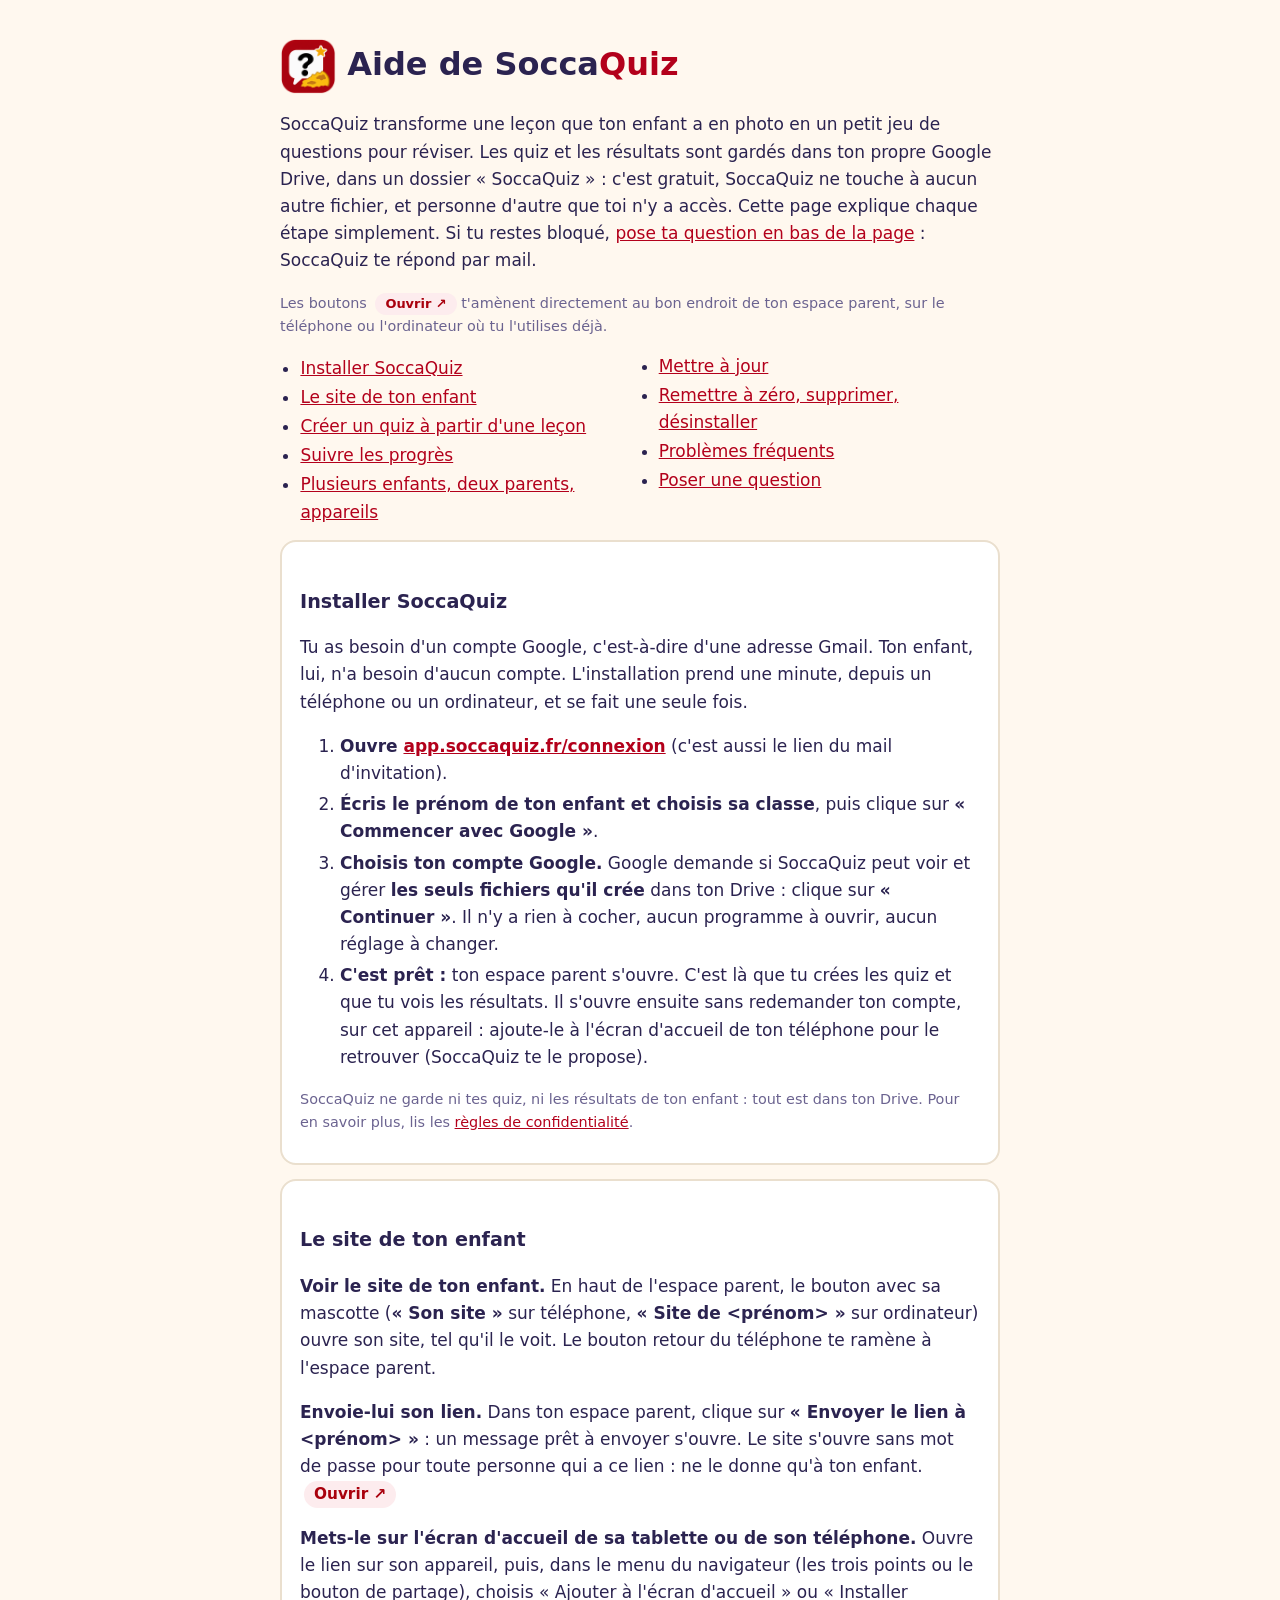
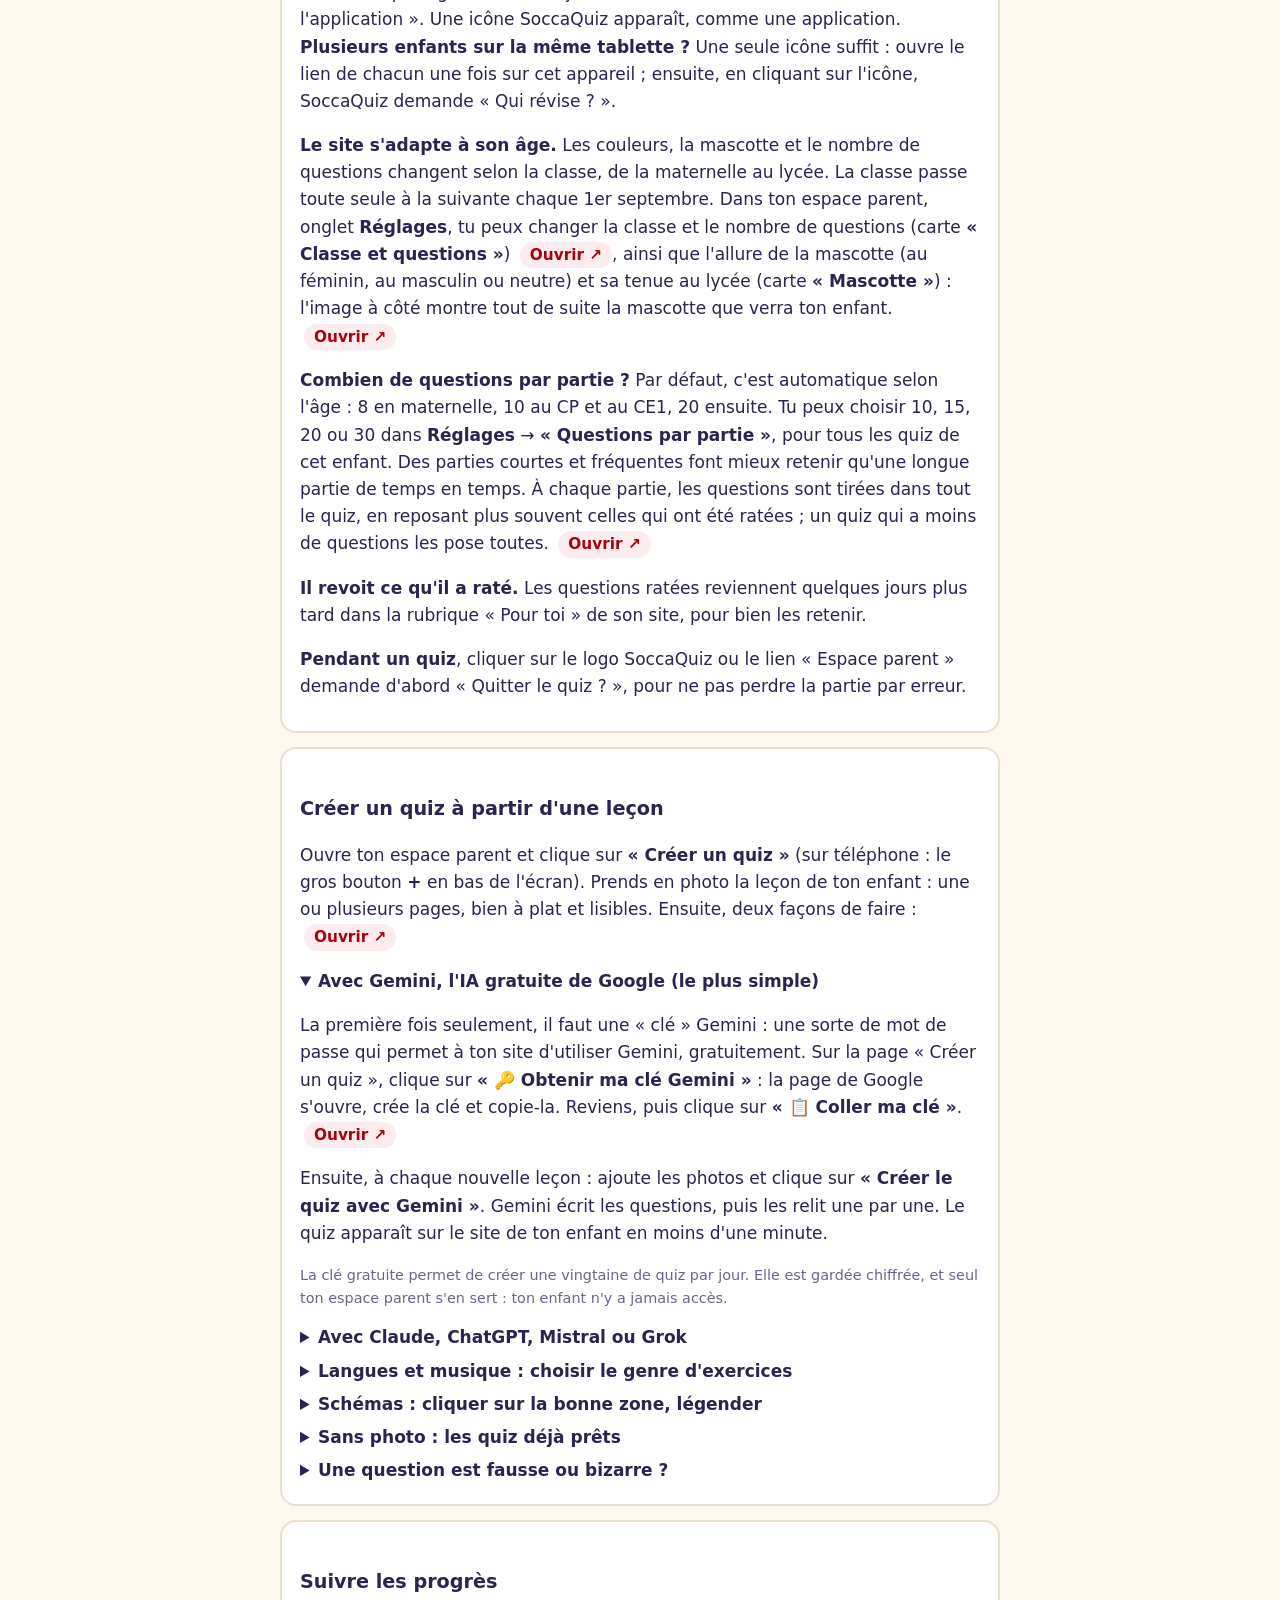
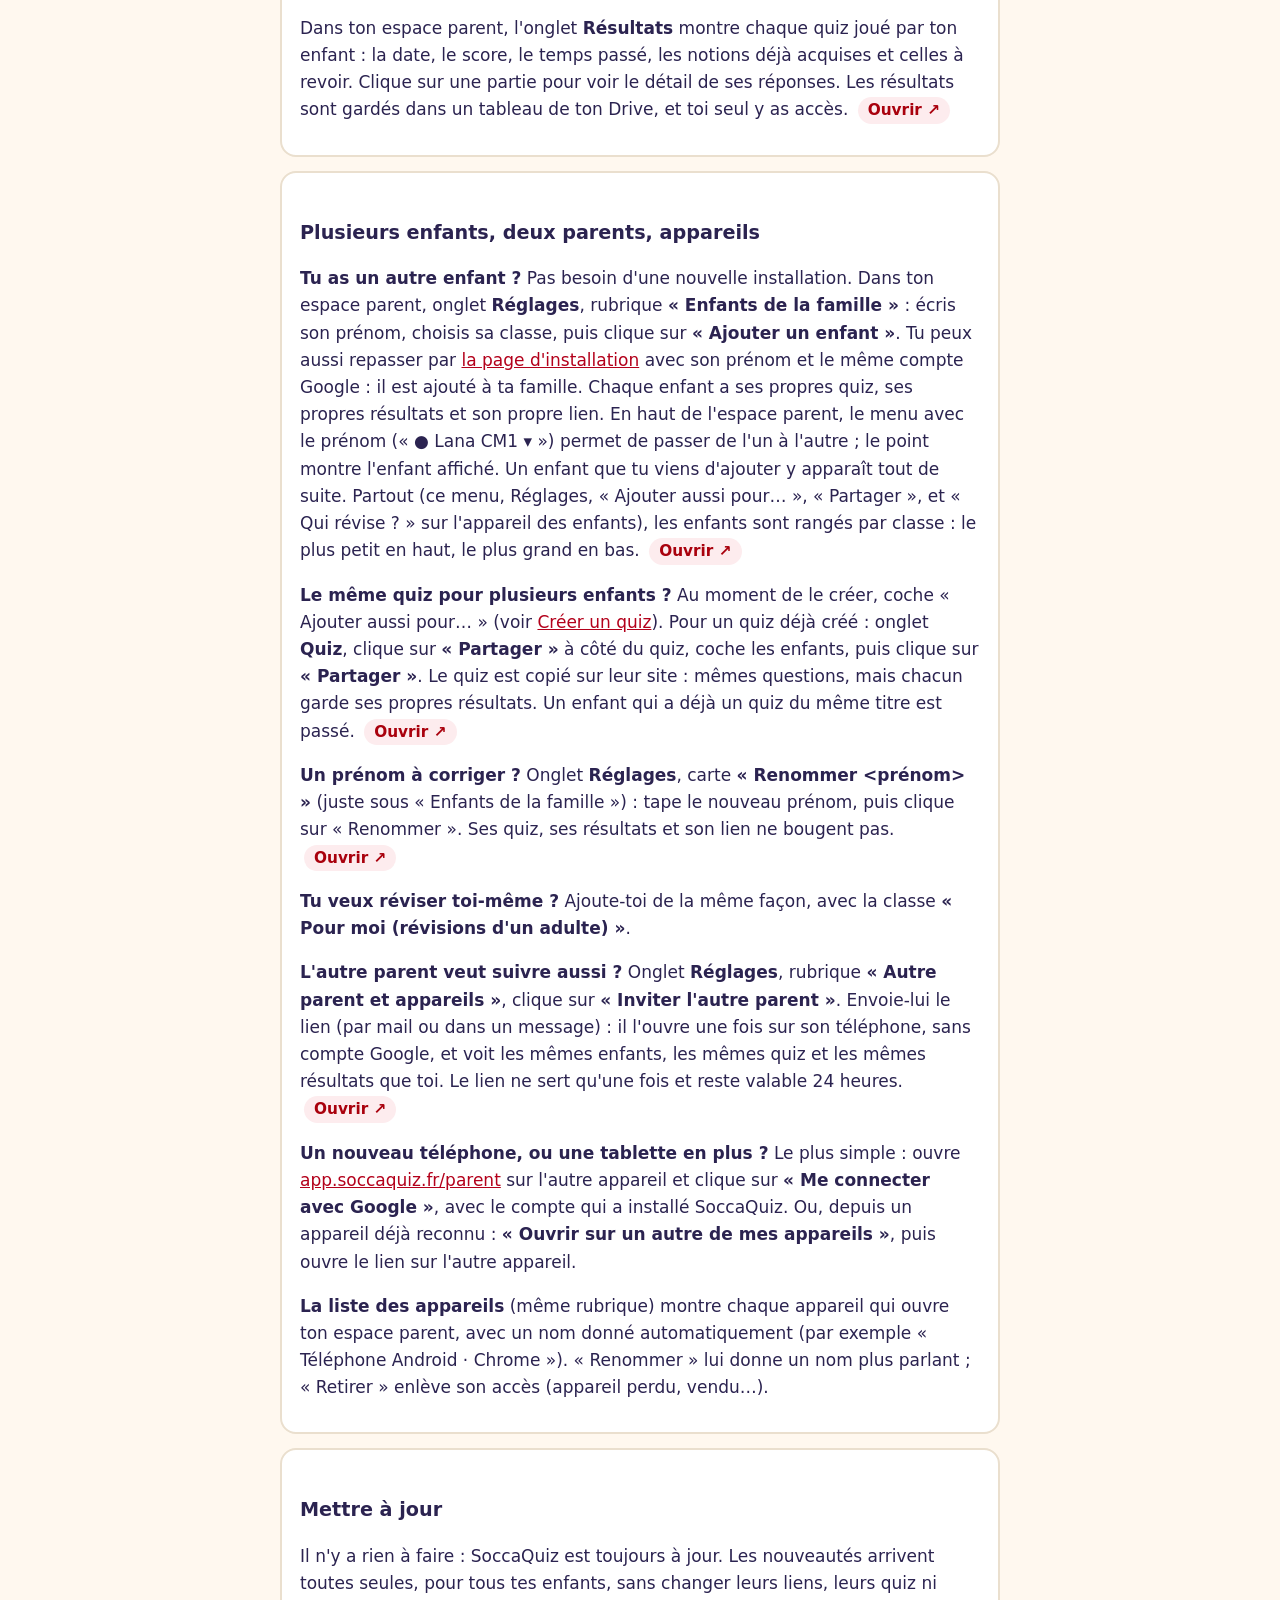
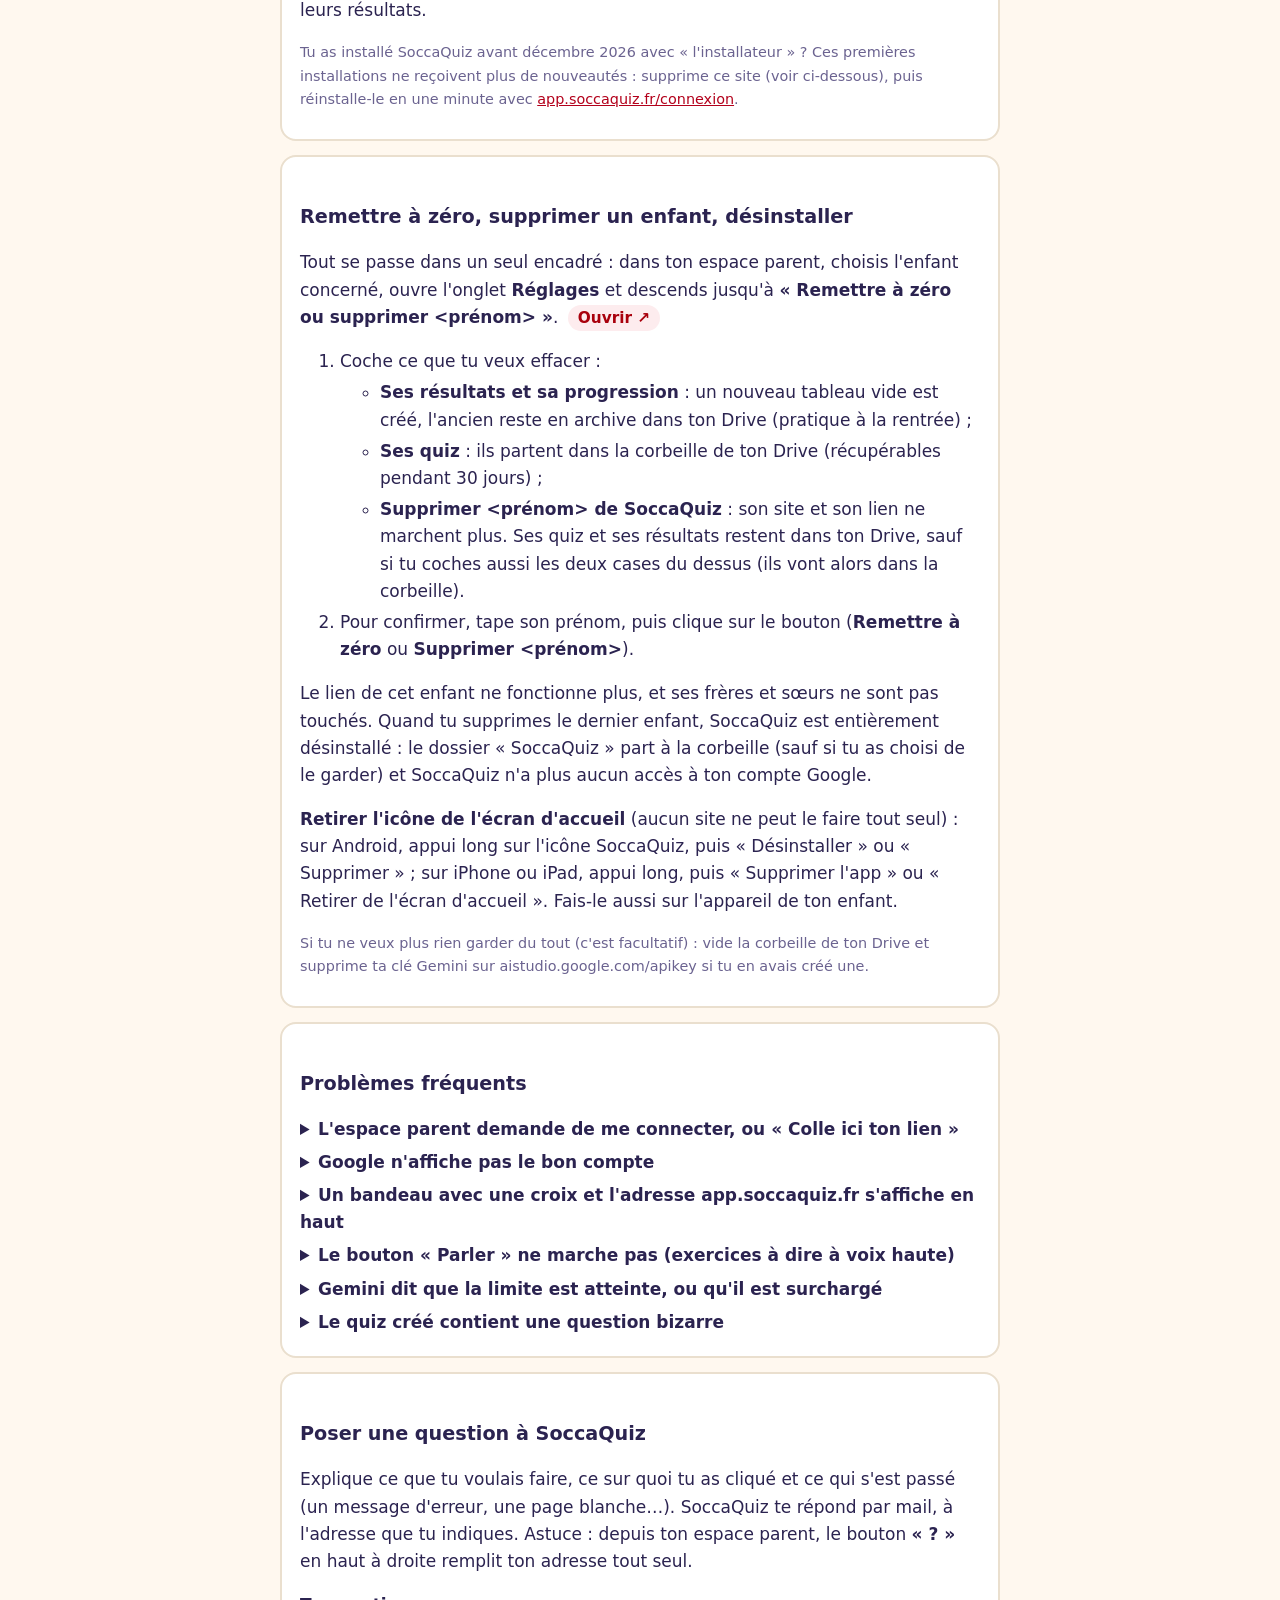
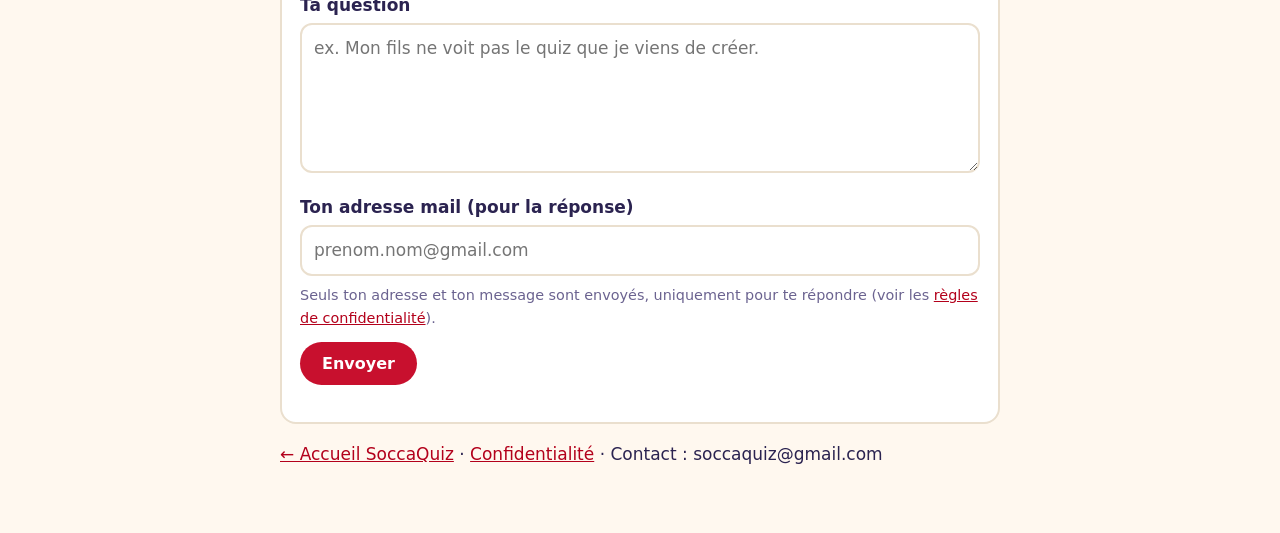
==== aide.html @ aff52cb9 "Aide : cartes « Classe et questions » et « Mascotte » Co-Authored-By: Claude Opus 5.5 <noreply@anthr" ====
<!DOCTYPE html>
<html lang="fr">
<head>
<meta charset="UTF-8">
<meta name="viewport" content="width=device-width, initial-scale=1">
<title>Aide — SoccaQuiz</title>
<meta name="description" content="Aide de SoccaQuiz : installer SoccaQuiz avec son compte Google en une minute, créer un quiz à partir d'une photo de leçon, partager, mettre à jour, supprimer, problèmes fréquents, et poser une question.">
<link rel="icon" href="icone.png">
<link rel="canonical" href="https://soccaquiz.fr/aide.html">
<link rel="stylesheet" href="style.css">
<style>
.sommaire{columns:2 220px;padding-left:1.2em;margin:8px 0}
.sommaire li{margin:2px 0}
details{margin:6px 0}details summary{cursor:pointer;font-weight:700}
ol li,ul li{margin:4px 0}
form label{display:block;font-weight:700;margin:12px 0 4px}
form input,form textarea{width:100%;box-sizing:border-box;font:inherit;border:2px solid #eadfce;border-radius:12px;padding:10px 12px;background:#fff;color:inherit}
form textarea{min-height:150px}
form input:focus,form textarea:focus{outline:3px solid #d4a017;outline-offset:1px}
.btn{display:inline-block;font:600 1rem system-ui,sans-serif;border:none;border-radius:999px;padding:12px 22px;cursor:pointer;background:#c8102e;color:#fff;margin-top:12px}
.btn:disabled{opacity:.6}
.piege{position:absolute;left:-9999px;width:1px;height:1px;overflow:hidden}
.ok{border-left:5px solid #15803d;background:#ecfdf3;border-radius:10px;padding:10px 14px}
.ko{border-left:5px solid #b91c1c;background:#fef2f2;border-radius:10px;padding:10px 14px}
.ouvrir{display:inline-block;margin-left:4px;padding:1px 10px;border-radius:999px;background:#fdecee;color:#a9010d;font-weight:600;font-size:.9em;text-decoration:none;white-space:nowrap}
.ouvrir:hover{background:#fbd5da}
</style>
</head>
<body><main>
<h1><img src="logo-120.png" width="56" height="56" alt="" style="vertical-align:middle;border-radius:14px"> Aide de Socca<span style="color:#b3001b">Quiz</span></h1>
<p>SoccaQuiz transforme une leçon que ton enfant a en photo en un petit jeu de questions pour réviser. Les quiz et les résultats sont gardés dans ton propre Google Drive, dans un dossier « SoccaQuiz » : c'est gratuit, SoccaQuiz ne touche à aucun autre fichier, et personne d'autre que toi n'y a accès. Cette page explique chaque étape simplement. Si tu restes bloqué, <a href="#demande">pose ta question en bas de la page</a> : SoccaQuiz te répond par mail.</p>
<p class="petit">Les boutons <a class="ouvrir" href="https://app.soccaquiz.fr/parent/#reglages" target="_blank" rel="noopener">Ouvrir ↗</a> t'amènent directement au bon endroit de ton espace parent, sur le téléphone ou l'ordinateur où tu l'utilises déjà.</p>

<ul class="sommaire">
<li><a href="#installer">Installer SoccaQuiz</a></li>
<li><a href="#enfant">Le site de ton enfant</a></li>
<li><a href="#creer">Créer un quiz à partir d'une leçon</a></li>
<li><a href="#resultats">Suivre les progrès</a></li>
<li><a href="#plusieurs">Plusieurs enfants, deux parents, appareils</a></li>
<li><a href="#maj">Mettre à jour</a></li>
<li><a href="#supprimer">Remettre à zéro, supprimer, désinstaller</a></li>
<li><a href="#problemes">Problèmes fréquents</a></li>
<li><a href="#demande">Poser une question</a></li>
</ul>

<div class="carte" id="installer">
<h2>Installer SoccaQuiz</h2>
<p>Tu as besoin d'un compte Google, c'est-à-dire d'une adresse Gmail. Ton enfant, lui, n'a besoin d'aucun compte. L'installation prend une minute, depuis un téléphone ou un ordinateur, et se fait une seule fois.</p>
<ol>
<li><b>Ouvre <a href="https://app.soccaquiz.fr/connexion/">app.soccaquiz.fr/connexion</a></b> (c'est aussi le lien du mail d'invitation).</li>
<li><b>Écris le prénom de ton enfant et choisis sa classe</b>, puis clique sur <b>« Commencer avec Google »</b>.</li>
<li id="autoriser"><b>Choisis ton compte Google.</b> Google demande si SoccaQuiz peut voir et gérer <b>les seuls fichiers qu'il crée</b> dans ton Drive : clique sur <b>« Continuer »</b>. Il n'y a rien à cocher, aucun programme à ouvrir, aucun réglage à changer.</li>
<li><b>C'est prêt :</b> ton espace parent s'ouvre. C'est là que tu crées les quiz et que tu vois les résultats. Il s'ouvre ensuite sans redemander ton compte, sur cet appareil : ajoute-le à l'écran d'accueil de ton téléphone pour le retrouver (SoccaQuiz te le propose).</li>
</ol>
<p class="petit">SoccaQuiz ne garde ni tes quiz, ni les résultats de ton enfant : tout est dans ton Drive. Pour en savoir plus, lis les <a href="confidentialite.html">règles de confidentialité</a>.</p>
</div>

<div class="carte" id="enfant">
<h2>Le site de ton enfant</h2>
<p><b>Voir le site de ton enfant.</b> En haut de l'espace parent, le bouton avec sa mascotte (<b>« Son site »</b> sur téléphone, <b>« Site de &lt;prénom&gt; »</b> sur ordinateur) ouvre son site, tel qu'il le voit. Le bouton retour du téléphone te ramène à l'espace parent.</p>
<p><b>Envoie-lui son lien.</b> Dans ton espace parent, clique sur <b>« Envoyer le lien à &lt;prénom&gt; »</b> : un message prêt à envoyer s'ouvre. Le site s'ouvre sans mot de passe pour toute personne qui a ce lien : ne le donne qu'à ton enfant. <a class="ouvrir" href="https://app.soccaquiz.fr/parent/#reglages/partager" target="_blank" rel="noopener">Ouvrir ↗</a></p>
<p><b>Mets-le sur l'écran d'accueil de sa tablette ou de son téléphone.</b> Ouvre le lien sur son appareil, puis, dans le menu du navigateur (les trois points ou le bouton de partage), choisis « Ajouter à l'écran d'accueil » ou « Installer l'application ». Une icône SoccaQuiz apparaît, comme une application. <b>Plusieurs enfants sur la même tablette ?</b> Une seule icône suffit : ouvre le lien de chacun une fois sur cet appareil ; ensuite, en cliquant sur l'icône, SoccaQuiz demande « Qui révise ? ».</p>
<p><b>Le site s'adapte à son âge.</b> Les couleurs, la mascotte et le nombre de questions changent selon la classe, de la maternelle au lycée. La classe passe toute seule à la suivante chaque 1er septembre. Dans ton espace parent, onglet <b>Réglages</b>, tu peux changer la classe et le nombre de questions (carte <b>« Classe et questions »</b>) <a class="ouvrir" href="https://app.soccaquiz.fr/parent/#reglages/classe" target="_blank" rel="noopener">Ouvrir ↗</a>, ainsi que l'allure de la mascotte (au féminin, au masculin ou neutre) et sa tenue au lycée (carte <b>« Mascotte »</b>) : l'image à côté montre tout de suite la mascotte que verra ton enfant. <a class="ouvrir" href="https://app.soccaquiz.fr/parent/#reglages/mascotte" target="_blank" rel="noopener">Ouvrir ↗</a></p>
<p><b>Combien de questions par partie ?</b> Par défaut, c'est automatique selon l'âge : 8 en maternelle, 10 au CP et au CE1, 20 ensuite. Tu peux choisir 10, 15, 20 ou 30 dans <b>Réglages</b> → <b>« Questions par partie »</b>, pour tous les quiz de cet enfant. Des parties courtes et fréquentes font mieux retenir qu'une longue partie de temps en temps. À chaque partie, les questions sont tirées dans tout le quiz, en reposant plus souvent celles qui ont été ratées ; un quiz qui a moins de questions les pose toutes. <a class="ouvrir" href="https://app.soccaquiz.fr/parent/#reglages/questions" target="_blank" rel="noopener">Ouvrir ↗</a></p>
<p><b>Il revoit ce qu'il a raté.</b> Les questions ratées reviennent quelques jours plus tard dans la rubrique « Pour toi » de son site, pour bien les retenir.</p>
<p><b>Pendant un quiz</b>, cliquer sur le logo SoccaQuiz ou le lien « Espace parent » demande d'abord « Quitter le quiz ? », pour ne pas perdre la partie par erreur.</p>
</div>

<div class="carte" id="creer">
<h2>Créer un quiz à partir d'une leçon</h2>
<p>Ouvre ton espace parent et clique sur <b>« Créer un quiz »</b> (sur téléphone : le gros bouton <b>+</b> en bas de l'écran). Prends en photo la leçon de ton enfant : une ou plusieurs pages, bien à plat et lisibles. Ensuite, deux façons de faire : <a class="ouvrir" href="https://app.soccaquiz.fr/parent/#ajouter" target="_blank" rel="noopener">Ouvrir ↗</a></p>
<details open><summary>Avec Gemini, l'IA gratuite de Google (le plus simple)</summary>
<p>La première fois seulement, il faut une « clé » Gemini : une sorte de mot de passe qui permet à ton site d'utiliser Gemini, gratuitement. Sur la page « Créer un quiz », clique sur <b>« 🔑 Obtenir ma clé Gemini »</b> : la page de Google s'ouvre, crée la clé et copie-la. Reviens, puis clique sur <b>« 📋 Coller ma clé »</b>. <a class="ouvrir" href="https://app.soccaquiz.fr/parent/#ajouter/gemini" target="_blank" rel="noopener">Ouvrir ↗</a></p>
<p>Ensuite, à chaque nouvelle leçon : ajoute les photos et clique sur <b>« Créer le quiz avec Gemini »</b>. Gemini écrit les questions, puis les relit une par une. Le quiz apparaît sur le site de ton enfant en moins d'une minute.</p>
<p class="petit">La clé gratuite permet de créer une vingtaine de quiz par jour. Elle est gardée chiffrée, et seul ton espace parent s'en sert : ton enfant n'y a jamais accès.</p>
</details>
<details><summary>Avec Claude, ChatGPT, Mistral ou Grok</summary>
<p>Sur la page « Créer un quiz », partie <b>« Ou avec une autre IA »</b>, en trois temps : <a class="ouvrir" href="https://app.soccaquiz.fr/parent/#ajouter/autre-ia" target="_blank" rel="noopener">Ouvrir ↗</a></p>
<ol>
<li><b>Ouvre une IA</b> : clique sur <b>Claude</b>, <b>ChatGPT</b>, <b>Mistral</b> ou <b>Grok</b>. La demande est déjà écrite : joins les photos de la leçon (📎 ou +) et envoie.</li>
<li><b>Copie sa réponse</b> : l'IA répond par un bloc de texte (le quiz). Pas besoin de le lire : clique sur la petite icône « copier » (deux carrés) en haut à droite du bloc.</li>
<li><b>Reviens sur SoccaQuiz</b> et clique sur <b>« Coller et créer le quiz »</b> : un grand bouton t'attend en bas de l'écran.</li>
</ol>
<p class="petit">Ça ne marche pas ? Ouvre <b>« Ça ne marche pas ? »</b> sous le bouton : tu peux y coller la réponse à la main (appui long, puis « Coller »), puis cliquer sur « Créer le quiz ». Si l'IA te demande les consignes, clique sur <b>« Copier les consignes »</b> au même endroit, puis colle-les dans l'IA.</p>
</details>
<details><summary>Langues et musique : choisir le genre d'exercices</summary>
<p>Pour une leçon d'anglais, d'une autre langue ou de musique, une liste <b>« Exercices »</b> apparaît : écouter et répondre, dictée, parler, notes à reconnaître… Choisis ce que tu veux faire travailler ; sinon, l'IA choisit seule, comme pour les autres matières.</p>
</details>
<details><summary>Schémas : cliquer sur la bonne zone, légender</summary>
<p>Pour une leçon avec un schéma (sciences, géographie…), l'IA peut dessiner un schéma simple et poser des questions dessus : <b>cliquer sur la bonne zone</b>, ou <b>légender</b> (choisir une étiquette, puis cliquer sur l'endroit où elle va). Si un schéma est raté, corrige ou retire la question (voir ci-dessous).</p>
</details>
<details><summary>Sans photo : les quiz déjà prêts</summary>
<p>Dans ton espace parent, l'onglet <b>Bibliothèque</b> propose des quiz préparés par d'autres familles et relus par SoccaQuiz. Ils sont triés selon la classe de ton enfant. Clique sur « Ajouter à mon site » sur celui qui t'intéresse. <a class="ouvrir" href="https://app.soccaquiz.fr/parent/#bibliotheque" target="_blank" rel="noopener">Ouvrir ↗</a></p>
</details>
<details><summary>Une question est fausse ou bizarre ?</summary>
<p>Dans ton espace parent, onglet <b>Résultats</b>, ouvre la partie concernée. Sous la question, clique sur <b>« Corriger moi-même »</b> pour la réécrire, ou <b>« Signaler à SoccaQuiz »</b> : une correction te sera proposée. Ton enfant peut aussi cliquer sur « Signaler une erreur » sous une question qu'il révise. <a class="ouvrir" href="https://app.soccaquiz.fr/parent/#resultats" target="_blank" rel="noopener">Ouvrir ↗</a></p>
</details>
</div>

<div class="carte" id="resultats">
<h2>Suivre les progrès</h2>
<p>Dans ton espace parent, l'onglet <b>Résultats</b> montre chaque quiz joué par ton enfant : la date, le score, le temps passé, les notions déjà acquises et celles à revoir. Clique sur une partie pour voir le détail de ses réponses. Les résultats sont gardés dans un tableau de ton Drive, et toi seul y as accès. <a class="ouvrir" href="https://app.soccaquiz.fr/parent/#resultats" target="_blank" rel="noopener">Ouvrir ↗</a></p>
</div>

<div class="carte" id="plusieurs">
<h2>Plusieurs enfants, deux parents, appareils</h2>
<p><b>Tu as un autre enfant ?</b> Pas besoin d'une nouvelle installation. Dans ton espace parent, onglet <b>Réglages</b>, rubrique <b>« Enfants de la famille »</b> : écris son prénom, choisis sa classe, puis clique sur <b>« Ajouter un enfant »</b>. Tu peux aussi repasser par <a href="https://app.soccaquiz.fr/connexion/">la page d'installation</a> avec son prénom et le même compte Google : il est ajouté à ta famille. Chaque enfant a ses propres quiz, ses propres résultats et son propre lien. En haut de l'espace parent, le menu avec le prénom (« ● Lana CM1 ▾ ») permet de passer de l'un à l'autre ; le point montre l'enfant affiché. Un enfant que tu viens d'ajouter y apparaît tout de suite. Partout (ce menu, Réglages, « Ajouter aussi pour… », « Partager », et « Qui révise ? » sur l'appareil des enfants), les enfants sont rangés par classe : le plus petit en haut, le plus grand en bas. <a class="ouvrir" href="https://app.soccaquiz.fr/parent/#reglages/enfants" target="_blank" rel="noopener">Ouvrir ↗</a></p>
<p><b>Le même quiz pour plusieurs enfants ?</b> Au moment de le créer, coche « Ajouter aussi pour… » (voir <a href="#creer">Créer un quiz</a>). Pour un quiz déjà créé : onglet <b>Quiz</b>, clique sur <b>« Partager »</b> à côté du quiz, coche les enfants, puis clique sur <b>« Partager »</b>. Le quiz est copié sur leur site : mêmes questions, mais chacun garde ses propres résultats. Un enfant qui a déjà un quiz du même titre est passé. <a class="ouvrir" href="https://app.soccaquiz.fr/parent/#quiz" target="_blank" rel="noopener">Ouvrir ↗</a></p>
<p><b>Un prénom à corriger ?</b> Onglet <b>Réglages</b>, carte <b>« Renommer &lt;prénom&gt; »</b> (juste sous « Enfants de la famille ») : tape le nouveau prénom, puis clique sur « Renommer ». Ses quiz, ses résultats et son lien ne bougent pas. <a class="ouvrir" href="https://app.soccaquiz.fr/parent/#reglages/renommer" target="_blank" rel="noopener">Ouvrir ↗</a></p>
<p><b>Tu veux réviser toi-même ?</b> Ajoute-toi de la même façon, avec la classe <b>« Pour moi (révisions d'un adulte) »</b>.</p>
<p><b>L'autre parent veut suivre aussi ?</b> Onglet <b>Réglages</b>, rubrique <b>« Autre parent et appareils »</b>, clique sur <b>« Inviter l'autre parent »</b>. Envoie-lui le lien (par mail ou dans un message) : il l'ouvre une fois sur son téléphone, sans compte Google, et voit les mêmes enfants, les mêmes quiz et les mêmes résultats que toi. Le lien ne sert qu'une fois et reste valable 24 heures. <a class="ouvrir" href="https://app.soccaquiz.fr/parent/#reglages/parents" target="_blank" rel="noopener">Ouvrir ↗</a></p>
<p><b>Un nouveau téléphone, ou une tablette en plus ?</b> Le plus simple : ouvre <a href="https://app.soccaquiz.fr/parent/">app.soccaquiz.fr/parent</a> sur l'autre appareil et clique sur <b>« Me connecter avec Google »</b>, avec le compte qui a installé SoccaQuiz. Ou, depuis un appareil déjà reconnu : <b>« Ouvrir sur un autre de mes appareils »</b>, puis ouvre le lien sur l'autre appareil.</p>
<p><b>La liste des appareils</b> (même rubrique) montre chaque appareil qui ouvre ton espace parent, avec un nom donné automatiquement (par exemple « Téléphone Android · Chrome »). « Renommer » lui donne un nom plus parlant ; « Retirer » enlève son accès (appareil perdu, vendu…).</p>
</div>

<div class="carte" id="maj">
<h2>Mettre à jour</h2>
<p>Il n'y a rien à faire : SoccaQuiz est toujours à jour. Les nouveautés arrivent toutes seules, pour tous tes enfants, sans changer leurs liens, leurs quiz ni leurs résultats.</p>
<p class="petit">Tu as installé SoccaQuiz avant décembre 2026 avec « l'installateur » ? Ces premières installations ne reçoivent plus de nouveautés : supprime ce site (voir ci-dessous), puis réinstalle-le en une minute avec <a href="https://app.soccaquiz.fr/connexion/">app.soccaquiz.fr/connexion</a>.</p>
</div>

<div class="carte" id="supprimer">
<h2>Remettre à zéro, supprimer un enfant, désinstaller</h2>
<p>Tout se passe dans un seul encadré : dans ton espace parent, choisis l'enfant concerné, ouvre l'onglet <b>Réglages</b> et descends jusqu'à <b>« Remettre à zéro ou supprimer &lt;prénom&gt; »</b>. <a class="ouvrir" href="https://app.soccaquiz.fr/parent/#reglages/supprimer" target="_blank" rel="noopener">Ouvrir ↗</a></p>
<ol>
<li>Coche ce que tu veux effacer :
<ul>
<li><b>Ses résultats et sa progression</b> : un nouveau tableau vide est créé, l'ancien reste en archive dans ton Drive (pratique à la rentrée) ;</li>
<li><b>Ses quiz</b> : ils partent dans la corbeille de ton Drive (récupérables pendant 30 jours) ;</li>
<li><b>Supprimer &lt;prénom&gt; de SoccaQuiz</b> : son site et son lien ne marchent plus. Ses quiz et ses résultats restent dans ton Drive, sauf si tu coches aussi les deux cases du dessus (ils vont alors dans la corbeille).</li>
</ul></li>
<li>Pour confirmer, tape son prénom, puis clique sur le bouton (<b>Remettre à zéro</b> ou <b>Supprimer &lt;prénom&gt;</b>).</li>
</ol>
<p>Le lien de cet enfant ne fonctionne plus, et ses frères et sœurs ne sont pas touchés. Quand tu supprimes le dernier enfant, SoccaQuiz est entièrement désinstallé : le dossier « SoccaQuiz » part à la corbeille (sauf si tu as choisi de le garder) et SoccaQuiz n'a plus aucun accès à ton compte Google.</p>
<p><b>Retirer l'icône de l'écran d'accueil</b> (aucun site ne peut le faire tout seul) : sur Android, appui long sur l'icône SoccaQuiz, puis « Désinstaller » ou « Supprimer » ; sur iPhone ou iPad, appui long, puis « Supprimer l'app » ou « Retirer de l'écran d'accueil ». Fais-le aussi sur l'appareil de ton enfant.</p>
<p class="petit">Si tu ne veux plus rien garder du tout (c'est facultatif) : vide la corbeille de ton Drive et supprime ta clé Gemini sur aistudio.google.com/apikey si tu en avais créé une.</p>
</div>

<div class="carte" id="problemes">
<h2>Problèmes fréquents</h2>
<details><summary>L'espace parent demande de me connecter, ou « Colle ici ton lien »</summary>
<p>Cet appareil n'est pas (ou plus) reconnu : le lien a peut-être été ouvert dans l'application qui l'a reçu (messagerie, mail…), qui ne garde rien une fois fermée, ou l'appareil a été retiré de la liste. Clique sur <b>« Me connecter avec Google »</b> et choisis le compte qui a installé SoccaQuiz. L'autre parent, lui, demande un nouveau lien d'invitation. Ouvre-le dans <b>Chrome</b> (ou Safari sur iPhone), puis ajoute la page à l'écran d'accueil.</p>
</details>
<details><summary>Google n'affiche pas le bon compte</summary>
<p>Quand plusieurs comptes Google sont ouverts sur le même appareil (par exemple un compte personnel et un compte de travail), choisis bien celui qui a installé SoccaQuiz sur l'écran de Google. Sinon, SoccaQuiz croit que tu es une nouvelle famille et te propose de tout installer.</p>
</details>
<details><summary>Un bandeau avec une croix et l'adresse app.soccaquiz.fr s'affiche en haut</summary>
<p>Ton téléphone l'affiche quand l'icône de l'écran d'accueil a été installée avant décembre 2026. Il disparaît tout seul après quelques ouvertures ; sinon, retire l'icône et ajoute-la de nouveau. Il reste normal sur les pages de Google (connexion) et sur cette page d'aide.</p>
</details>
<details><summary>Le bouton « Parler » ne marche pas (exercices à dire à voix haute)</summary>
<p>Tous les navigateurs ne savent pas écouter la voix. Cela ne marche pas avec Brave, Firefox, Opera, Edge sur téléphone, ni quand le lien s'ouvre à l'intérieur d'une application (par exemple depuis Gmail). Ouvre le site dans <b>Chrome</b> sur un téléphone ou une tablette Android, ou dans <b>Safari</b> sur un iPhone ou un iPad, puis autorise le micro quand on te le demande.</p>
<p>Quand le micro ne peut pas servir, ou s'il n'a pas compris la phrase, deux boutons apparaissent : ton enfant dit la phrase à voix haute, puis clique sur <b>« Je l'ai bien dit »</b> ou <b>« À retravailler »</b> pour passer à la question suivante.</p>
</details>
<details><summary>Gemini dit que la limite est atteinte, ou qu'il est surchargé</summary>
<p>La clé gratuite permet un nombre limité de quiz par jour, et Gemini est parfois très demandé. Réessaie un peu plus tard ou le lendemain, ou crée ce quiz avec Claude, ChatGPT, Mistral ou Grok (voir <a href="#creer">Créer un quiz à partir d'une leçon</a>).</p>
</details>
<details><summary>Le quiz créé contient une question bizarre</summary>
<p>Corrige-la dans ton espace parent : onglet <b>Résultats</b>, ouvre la partie, puis « Corriger moi-même ». Tu peux aussi la signaler à SoccaQuiz. Pour de meilleurs quiz, prends des photos nettes, bien droites, sur lesquelles toute la leçon se lit. <a class="ouvrir" href="https://app.soccaquiz.fr/parent/#resultats" target="_blank" rel="noopener">Ouvrir ↗</a></p>
</details>
</div>

<div class="carte" id="demande">
<h2>Poser une question à SoccaQuiz</h2>
<p>Explique ce que tu voulais faire, ce sur quoi tu as cliqué et ce qui s'est passé (un message d'erreur, une page blanche…). SoccaQuiz te répond par mail, à l'adresse que tu indiques. Astuce : depuis ton espace parent, le bouton <b>« ? »</b> en haut à droite remplit ton adresse tout seul.</p>
<form id="form-aide" novalidate>
<label for="aide-msg">Ta question</label>
<textarea id="aide-msg" maxlength="3000" required placeholder="ex. Mon fils ne voit pas le quiz que je viens de créer."></textarea>
<label for="aide-mail">Ton adresse mail (pour la réponse)</label>
<input type="email" id="aide-mail" autocomplete="email" required placeholder="prenom.nom@gmail.com">
<div class="piege" aria-hidden="true"><label for="aide-site">Ne pas remplir</label><input id="aide-site" tabindex="-1" autocomplete="off"></div>
<p class="petit" style="margin:8px 0 0">Seuls ton adresse et ton message sont envoyés, uniquement pour te répondre (voir les <a href="confidentialite.html">règles de confidentialité</a>).</p>
<button class="btn" type="submit" id="aide-envoyer">Envoyer</button>
<p id="aide-etat" aria-live="polite"></p>
</form>
<noscript><p>Écris à <b>soccaquiz@gmail.com</b>.</p></noscript>
</div>

<p><a href="index.html">← Accueil SoccaQuiz</a> · <a href="confidentialite.html">Confidentialité</a> · Contact : soccaquiz@gmail.com</p>
</main>
<script>
(function () {
  var form = document.getElementById('form-aide'), etat = document.getElementById('aide-etat'), bouton = document.getElementById('aide-envoyer');
  var msg = document.getElementById('aide-msg'), mail = document.getElementById('aide-mail');
  // venu de l'installateur (« ? » en haut à droite) : on le note, pour savoir où la personne en était
  var origine = location.hash === '#installer' ? 'installateur' : 'aide';
  function dire(classe, texte) { etat.className = classe; etat.textContent = texte; }
  function parMail(message) {
    location.href = 'mailto:soccaquiz@gmail.com?subject=' + encodeURIComponent("Demande d'aide SoccaQuiz") + '&body=' + encodeURIComponent(message);
    dire('petit', "Ta messagerie s'ouvre avec ton message : il n'y a plus qu'à l'envoyer.");
  }
  form.addEventListener('submit', function (e) {
    e.preventDefault();
    var message = msg.value.trim(), email = mail.value.trim();
    if (message.length < 10) { dire('ko', 'Décris un peu plus ce qui se passe (10 caractères au moins).'); msg.focus(); return; }
    if (!/^[^\s@]+@[^\s@]+\.[^\s@]{2,}$/.test(email)) { dire('ko', "Indique l'adresse mail où recevoir la réponse."); mail.focus(); return; }
    bouton.disabled = true; dire('petit', 'Envoi…');
    fetch('https://leian.github.io/UNIVERSALQUIZ/soccaquiz.json', { cache: 'no-cache' })
      .then(function (r) { return r.ok ? r.json() : {}; }).catch(function () { return {}; })
      .then(function (cfg) {
        var url = cfg && typeof cfg.propositions === 'string' && /^https:\/\/script\.google\.com\/macros\/s\/[\w-]+\/exec$/.test(cfg.propositions) ? cfg.propositions : '';
        if (!url) { bouton.disabled = false; return parMail(message); }
        var corps = { type: 'aide', email: email, message: message, origine: origine, piege: document.getElementById('aide-site').value };
        return fetch(url, { method: 'POST', mode: 'no-cors', headers: { 'Content-Type': 'text/plain;charset=utf-8' }, body: JSON.stringify(corps) })
          .then(function () {
            // une seule demande : le formulaire disparaît, seule la confirmation reste
            [].forEach.call(form.querySelectorAll('label, textarea, input, .piege, p.petit, button'), function (x) { x.hidden = true; x.style.display = 'none'; });
            dire('ok', '✅ Envoyé. SoccaQuiz te répondra par mail à ' + email + '.');
          })
          .catch(function () { bouton.disabled = false; dire('ko', "L'envoi n'a pas marché. Réessaie, ou écris à soccaquiz@gmail.com."); });
      });
  });
})();
</script>
</body>
</html>
---- style.css ----
body{margin:0;background:#fff8ef;color:#2b2350;font:17px/1.6 system-ui,-apple-system,"Segoe UI",Roboto,sans-serif}
main{max-width:720px;margin:0 auto;padding:32px 18px 48px}
h1{font-size:2rem;margin:.2em 0}h2{font-size:1.2rem;margin-top:1.6em}
a{color:#b3001b}.petit{color:#6b6390;font-size:.9rem}
.carte{background:#fff;border:2px solid #eadfce;border-radius:16px;padding:14px 18px;margin:14px 0}
table{width:100%;border-collapse:collapse;margin:12px 0;font-size:.95em}
th,td{border:1px solid #e3d6c3;padding:8px 10px;text-align:left;vertical-align:top}
th{background:#fbf3e6}
code{font-size:.85em;word-break:break-all}
.btn{display:inline-block;font:600 1.05rem system-ui,sans-serif;border:none;border-radius:999px;padding:13px 30px;cursor:pointer;background:#c8102e;color:#fff;text-decoration:none;margin:6px 0}
.btn:hover{background:#a50d26}
.centre{text-align:center}
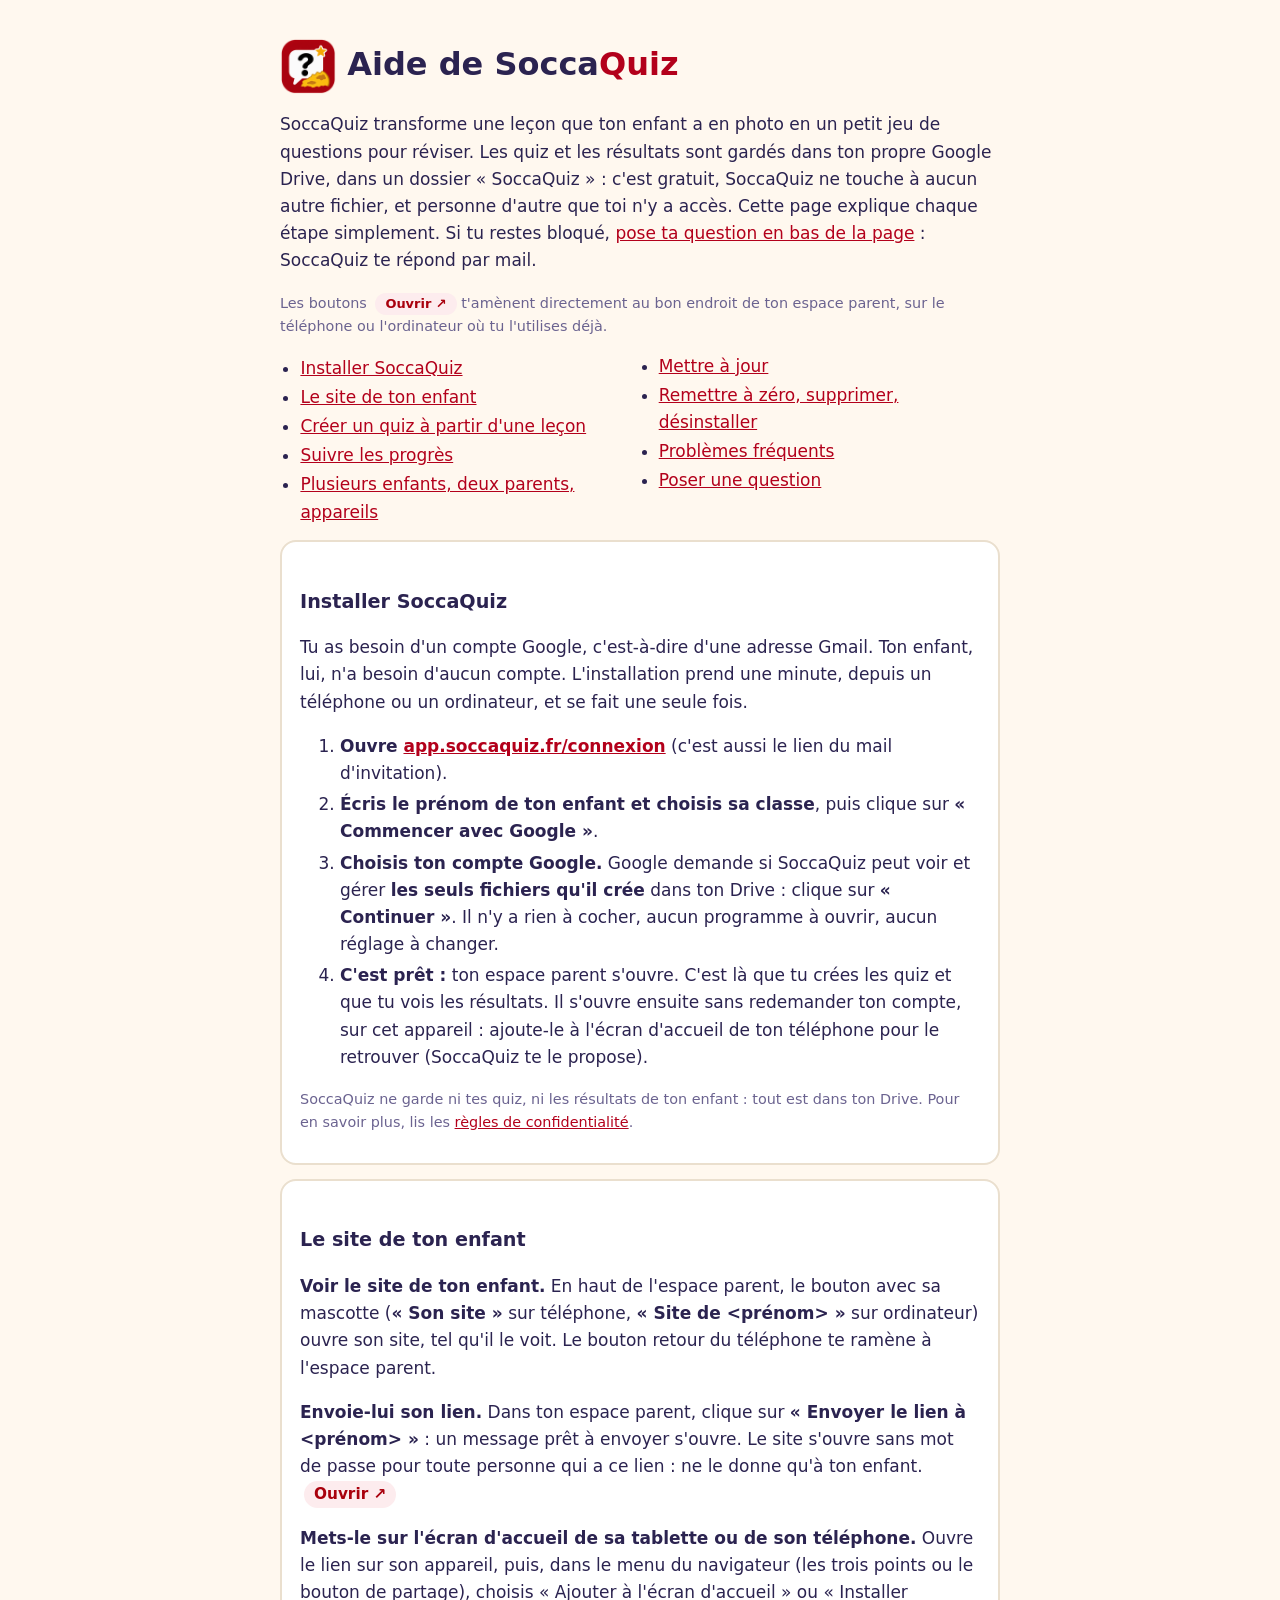
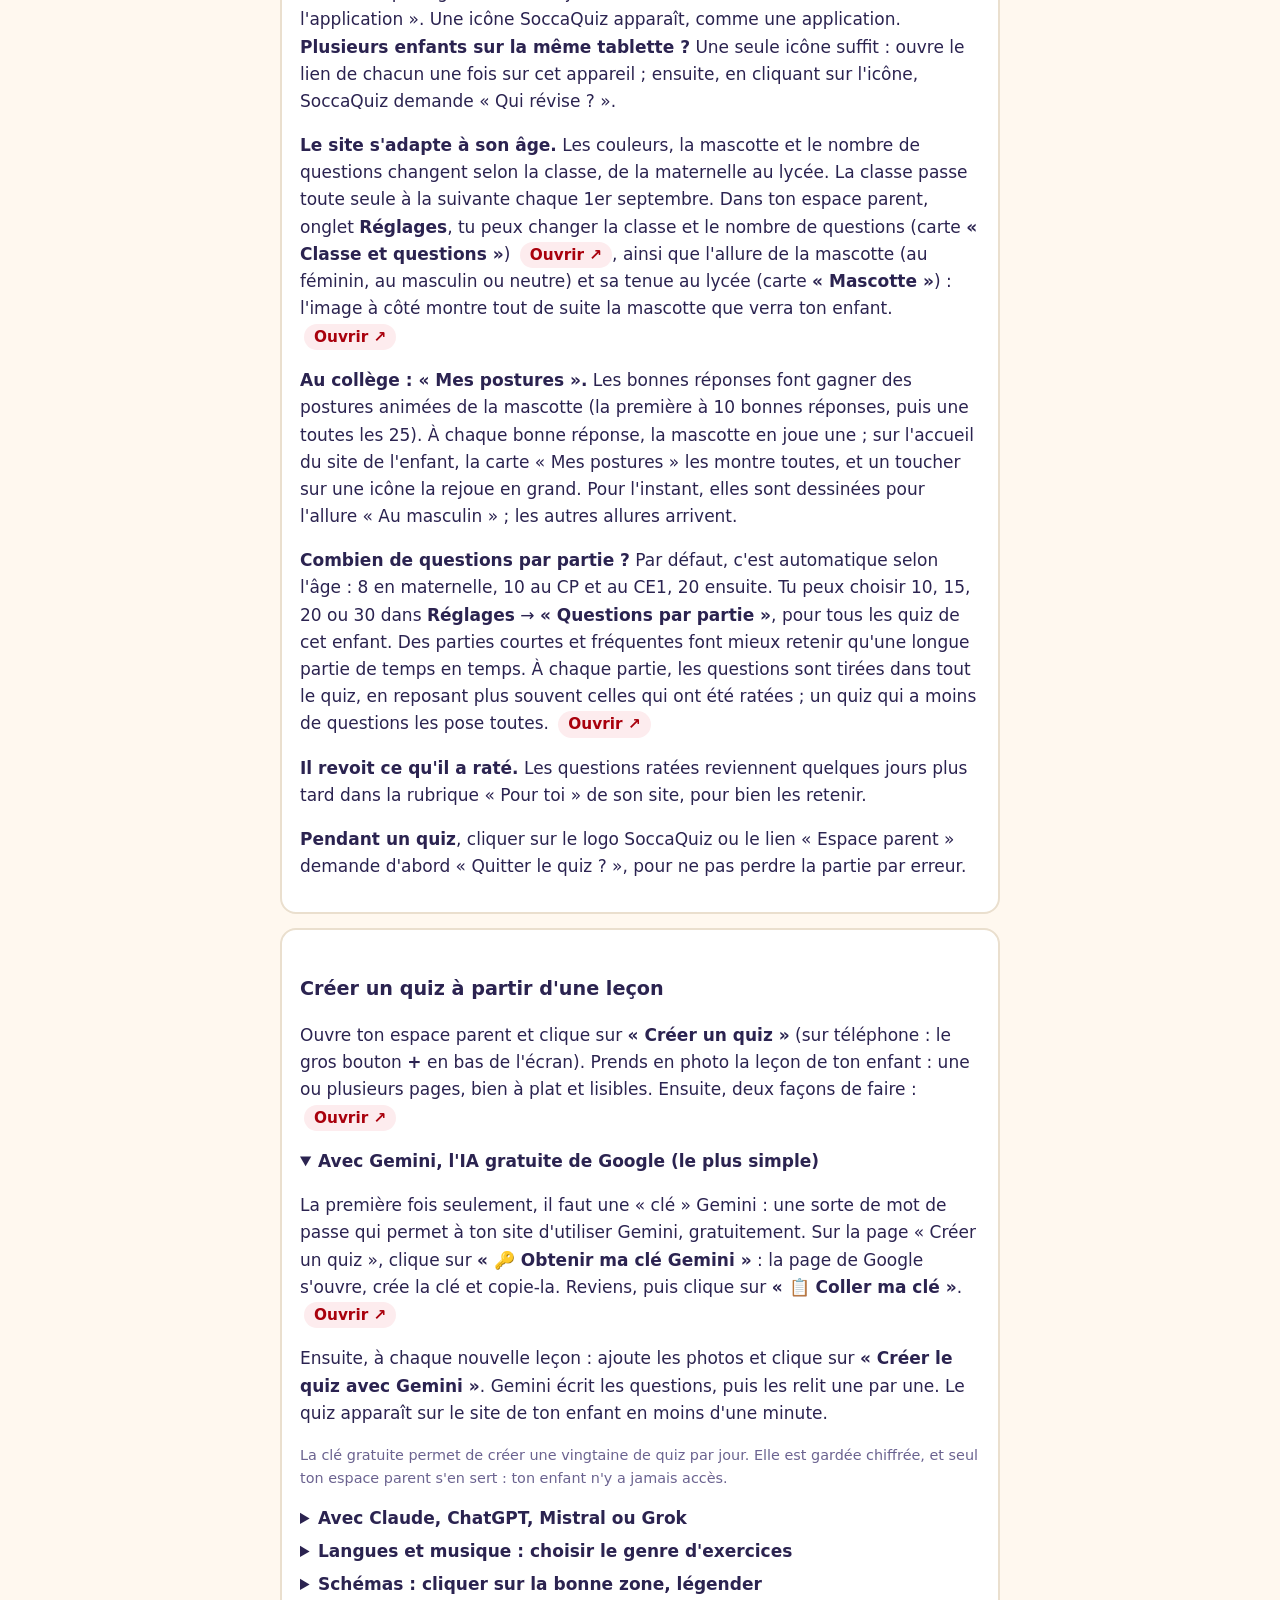
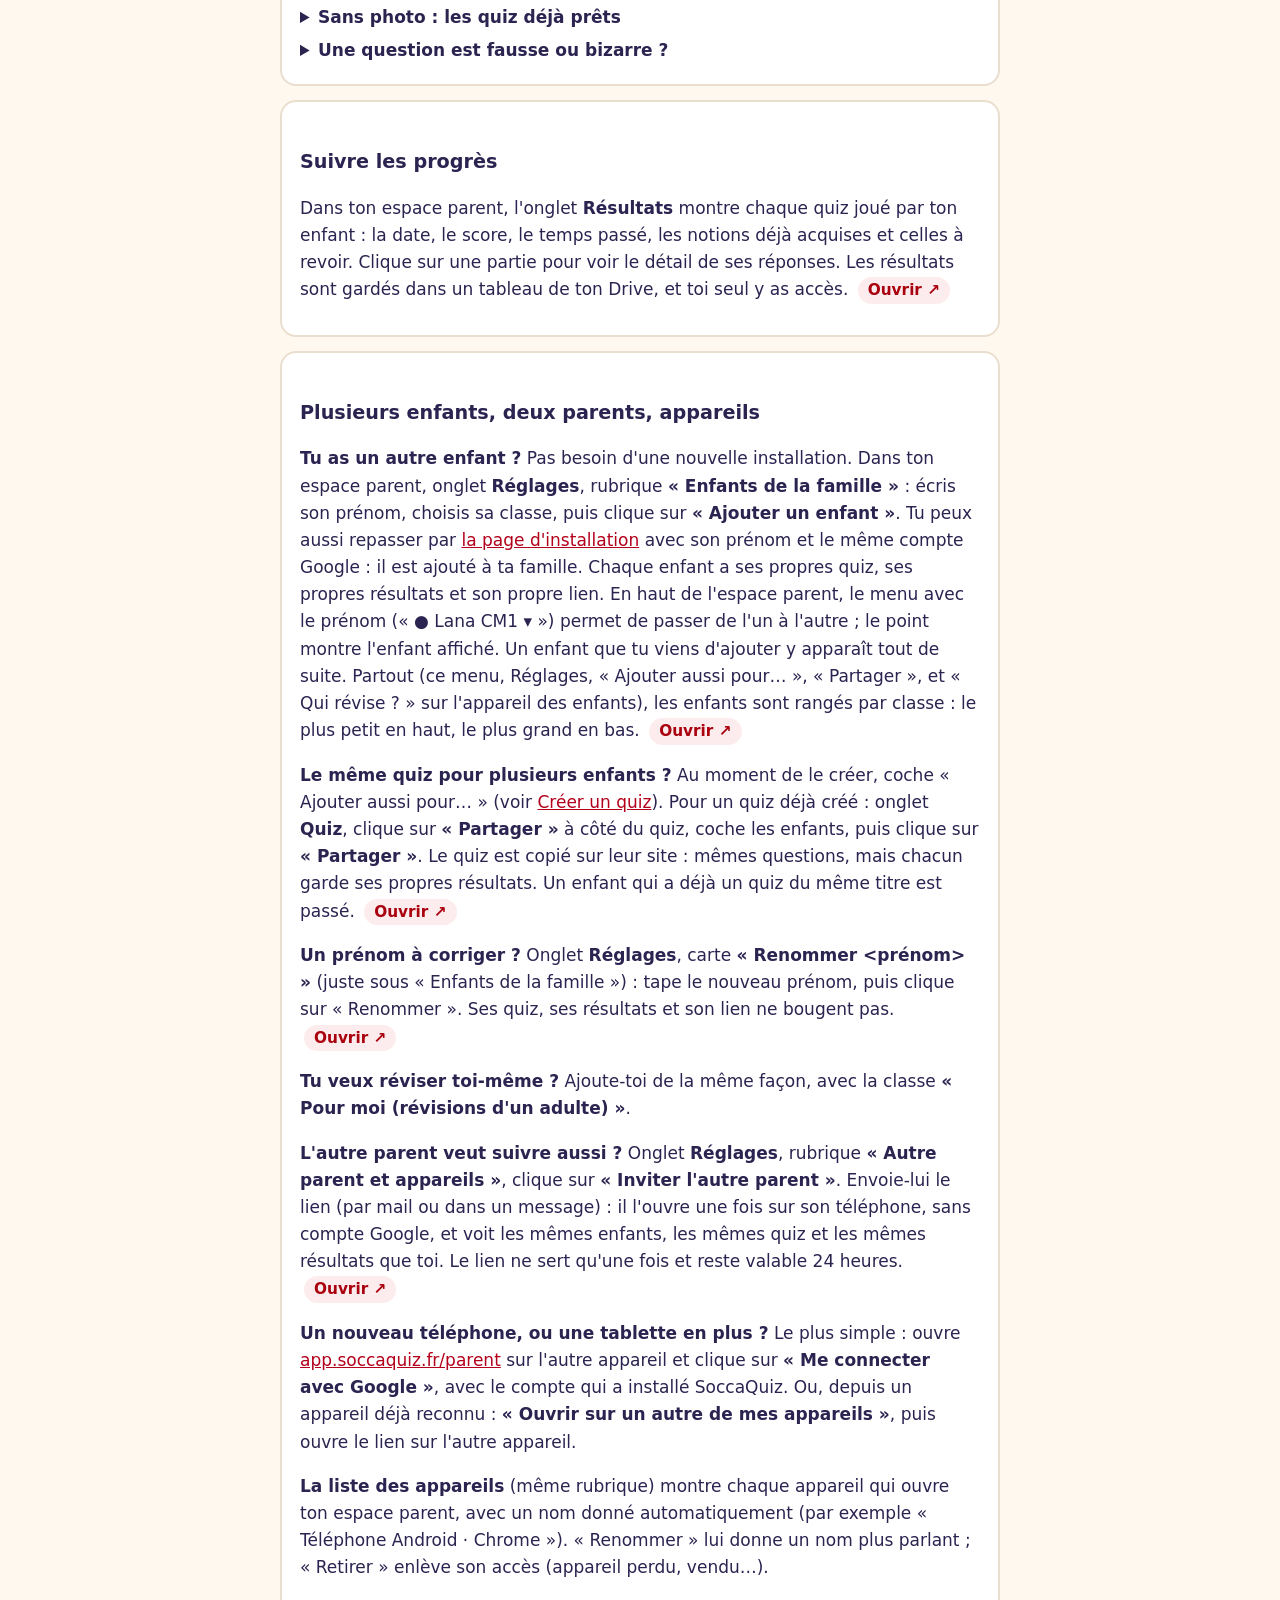
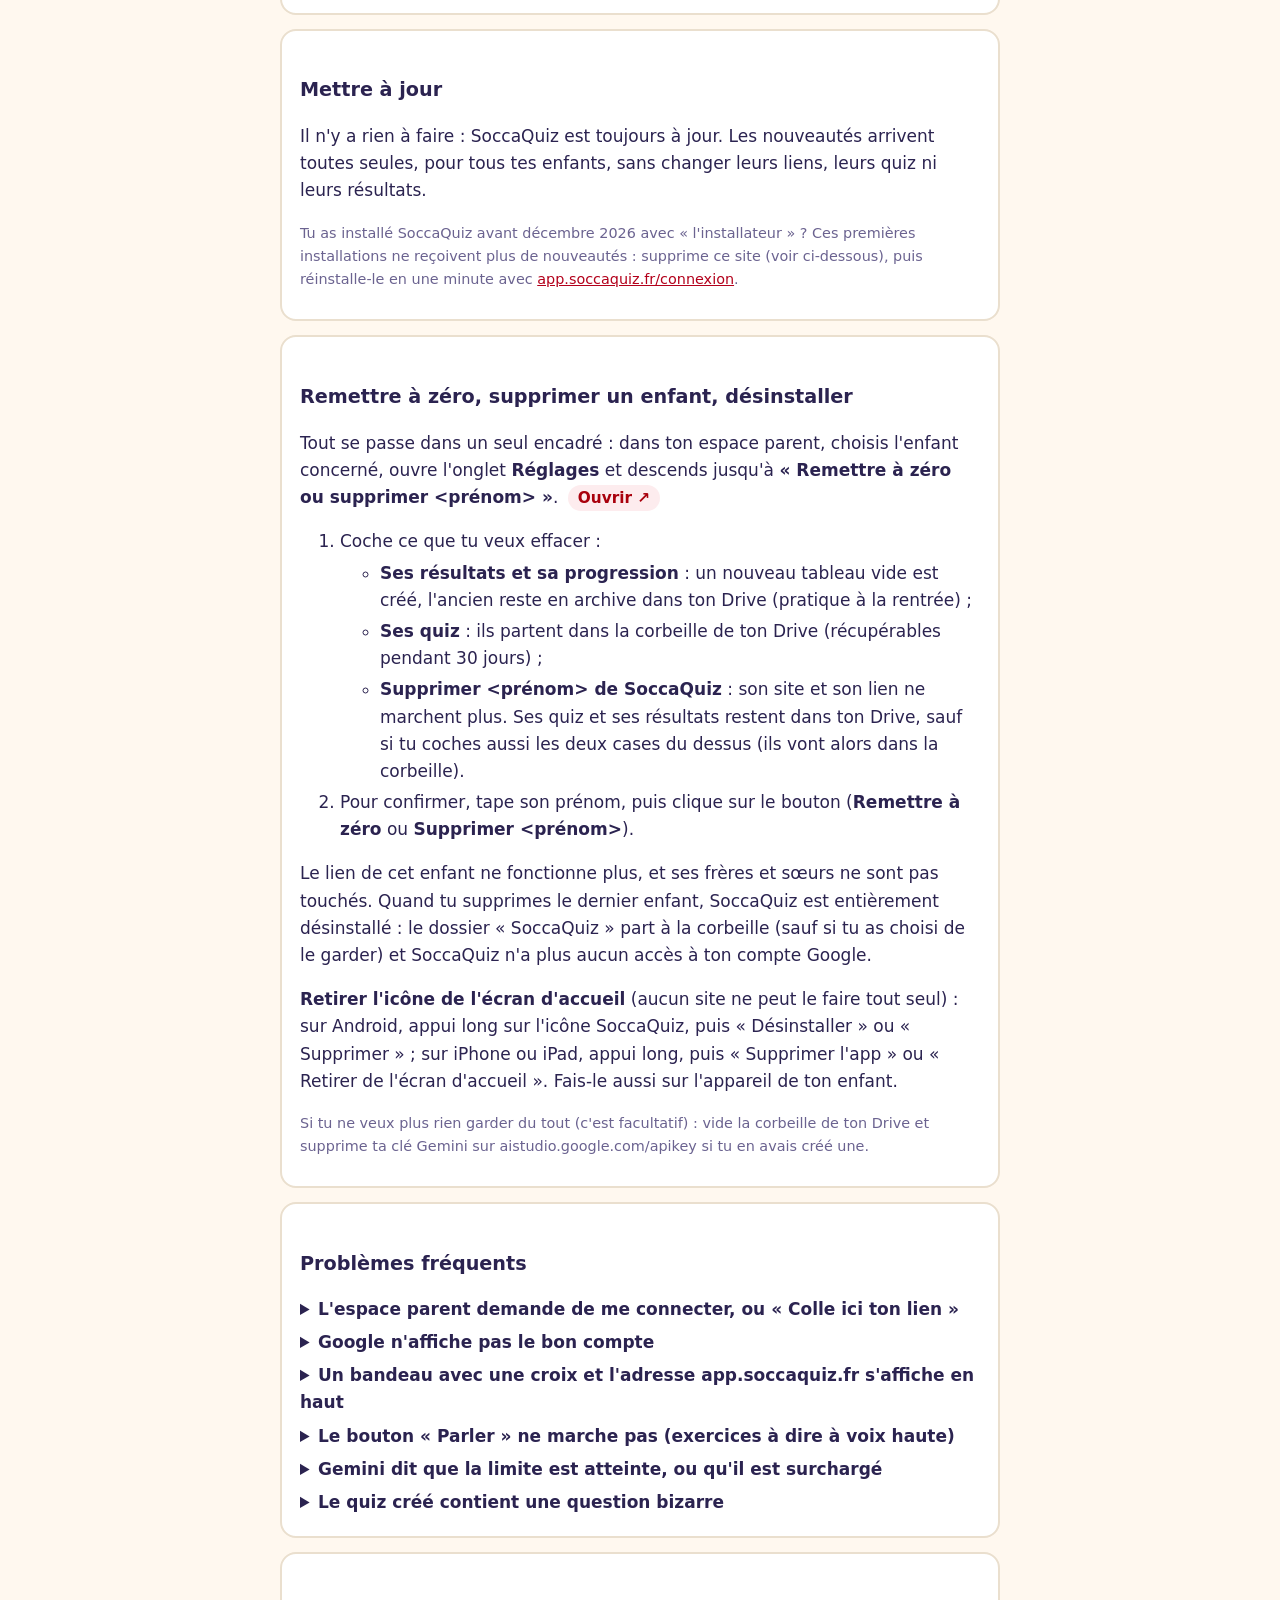
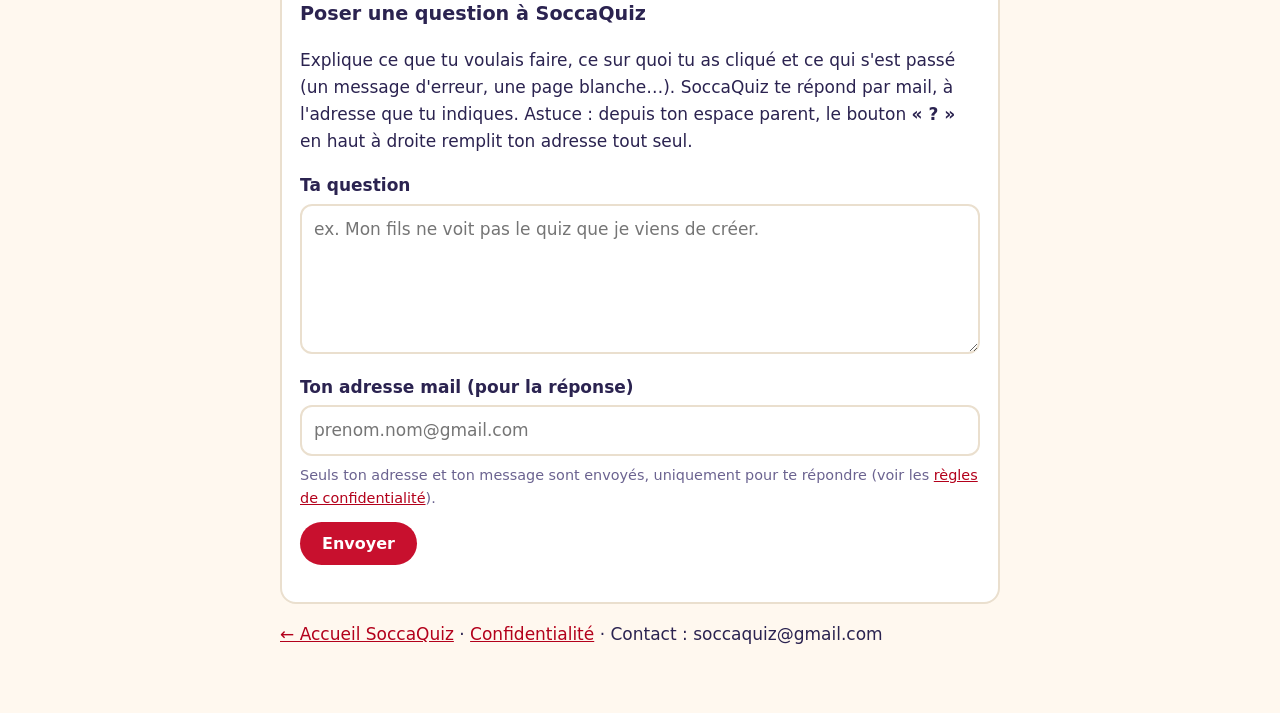
==== commit 68078fad: "Aide : « Mes postures » au collège Co-Authored-By: Claude Opus 5.5 <noreply@anthropic.com> Claude-Se" ====
--- a/aide.html
+++ b/aide.html
@@ -61,6 +61,7 @@
 <p><b>Envoie-lui son lien.</b> Dans ton espace parent, clique sur <b>« Envoyer le lien à &lt;prénom&gt; »</b> : un message prêt à envoyer s'ouvre. Le site s'ouvre sans mot de passe pour toute personne qui a ce lien : ne le donne qu'à ton enfant. <a class="ouvrir" href="https://app.soccaquiz.fr/parent/#reglages/partager" target="_blank" rel="noopener">Ouvrir ↗</a></p>
 <p><b>Mets-le sur l'écran d'accueil de sa tablette ou de son téléphone.</b> Ouvre le lien sur son appareil, puis, dans le menu du navigateur (les trois points ou le bouton de partage), choisis « Ajouter à l'écran d'accueil » ou « Installer l'application ». Une icône SoccaQuiz apparaît, comme une application. <b>Plusieurs enfants sur la même tablette ?</b> Une seule icône suffit : ouvre le lien de chacun une fois sur cet appareil ; ensuite, en cliquant sur l'icône, SoccaQuiz demande « Qui révise ? ».</p>
 <p><b>Le site s'adapte à son âge.</b> Les couleurs, la mascotte et le nombre de questions changent selon la classe, de la maternelle au lycée. La classe passe toute seule à la suivante chaque 1er septembre. Dans ton espace parent, onglet <b>Réglages</b>, tu peux changer la classe et le nombre de questions (carte <b>« Classe et questions »</b>) <a class="ouvrir" href="https://app.soccaquiz.fr/parent/#reglages/classe" target="_blank" rel="noopener">Ouvrir ↗</a>, ainsi que l'allure de la mascotte (au féminin, au masculin ou neutre) et sa tenue au lycée (carte <b>« Mascotte »</b>) : l'image à côté montre tout de suite la mascotte que verra ton enfant. <a class="ouvrir" href="https://app.soccaquiz.fr/parent/#reglages/mascotte" target="_blank" rel="noopener">Ouvrir ↗</a></p>
+<p><b>Au collège : « Mes postures ».</b> Les bonnes réponses font gagner des postures animées de la mascotte (la première à 10 bonnes réponses, puis une toutes les 25). À chaque bonne réponse, la mascotte en joue une ; sur l'accueil du site de l'enfant, la carte « Mes postures » les montre toutes, et un toucher sur une icône la rejoue en grand. Pour l'instant, elles sont dessinées pour l'allure « Au masculin » ; les autres allures arrivent.</p>
 <p><b>Combien de questions par partie ?</b> Par défaut, c'est automatique selon l'âge : 8 en maternelle, 10 au CP et au CE1, 20 ensuite. Tu peux choisir 10, 15, 20 ou 30 dans <b>Réglages</b> → <b>« Questions par partie »</b>, pour tous les quiz de cet enfant. Des parties courtes et fréquentes font mieux retenir qu'une longue partie de temps en temps. À chaque partie, les questions sont tirées dans tout le quiz, en reposant plus souvent celles qui ont été ratées ; un quiz qui a moins de questions les pose toutes. <a class="ouvrir" href="https://app.soccaquiz.fr/parent/#reglages/questions" target="_blank" rel="noopener">Ouvrir ↗</a></p>
 <p><b>Il revoit ce qu'il a raté.</b> Les questions ratées reviennent quelques jours plus tard dans la rubrique « Pour toi » de son site, pour bien les retenir.</p>
 <p><b>Pendant un quiz</b>, cliquer sur le logo SoccaQuiz ou le lien « Espace parent » demande d'abord « Quitter le quiz ? », pour ne pas perdre la partie par erreur.</p>
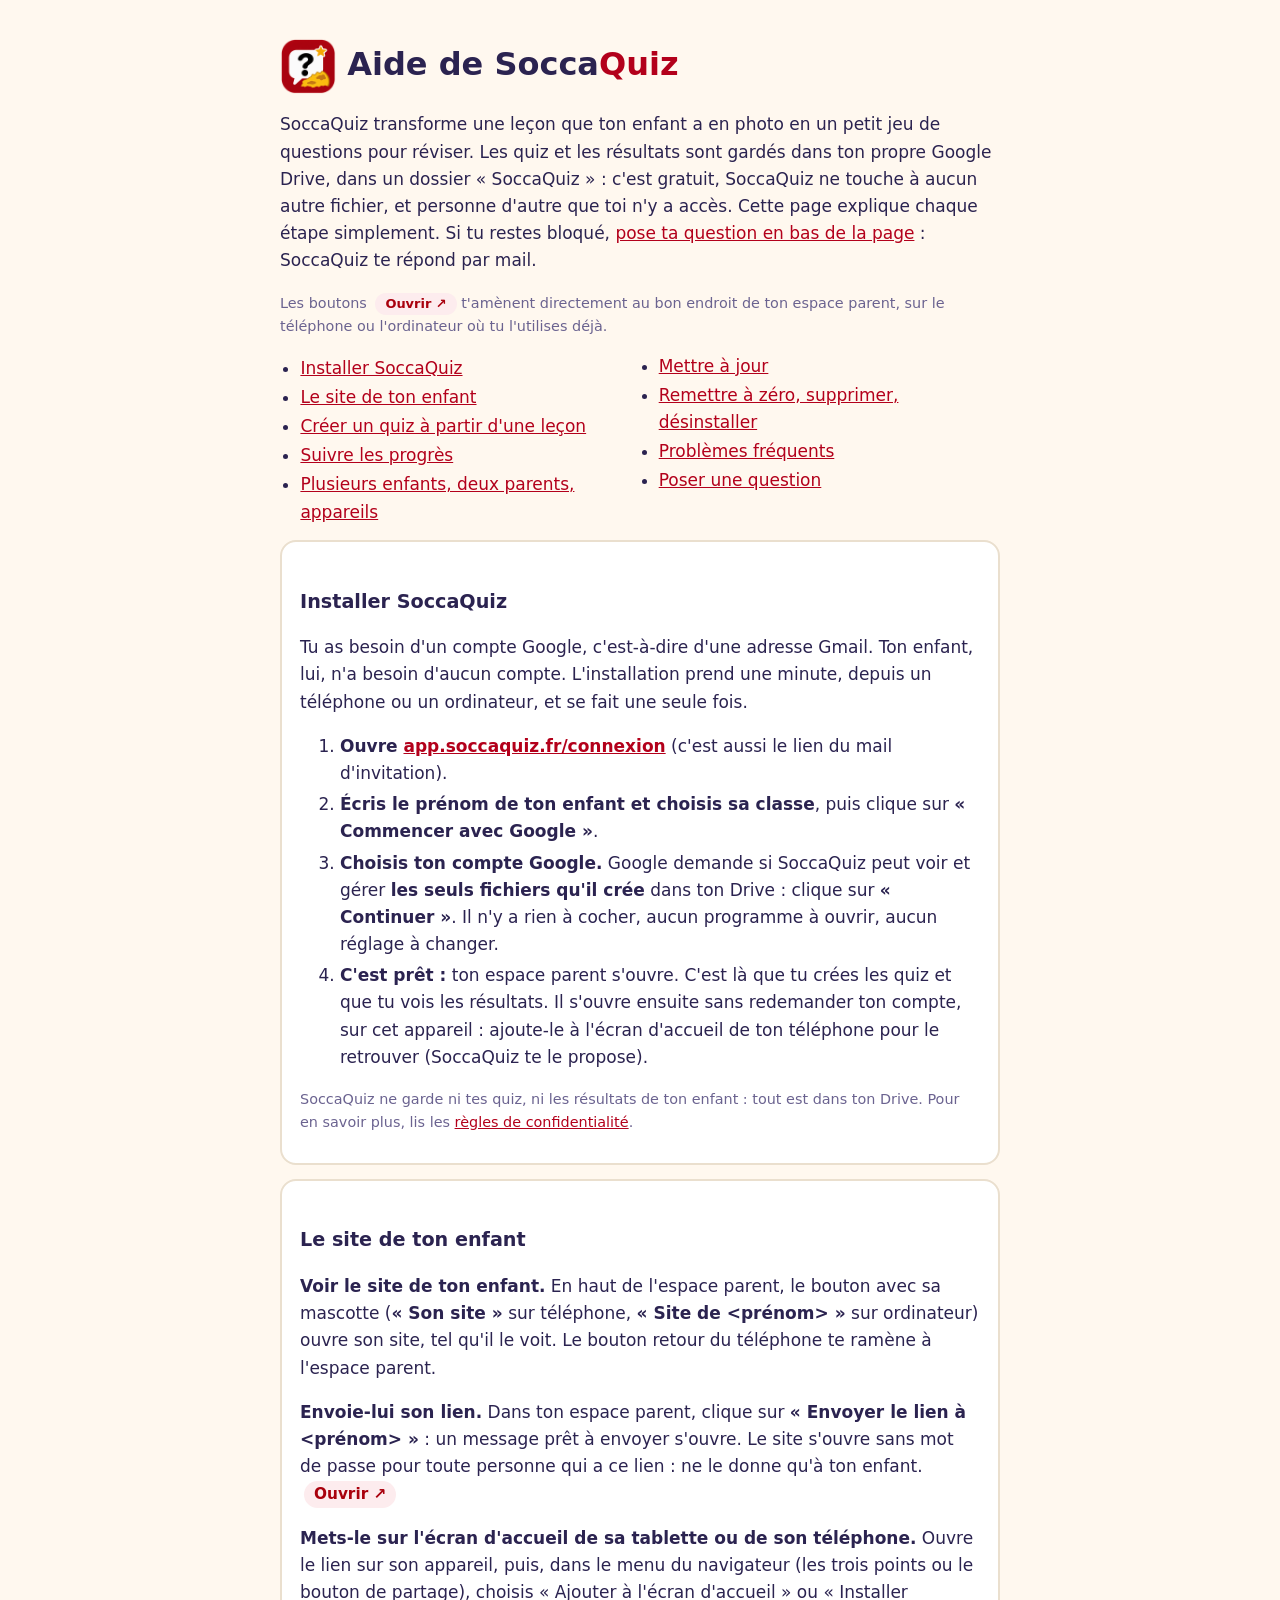
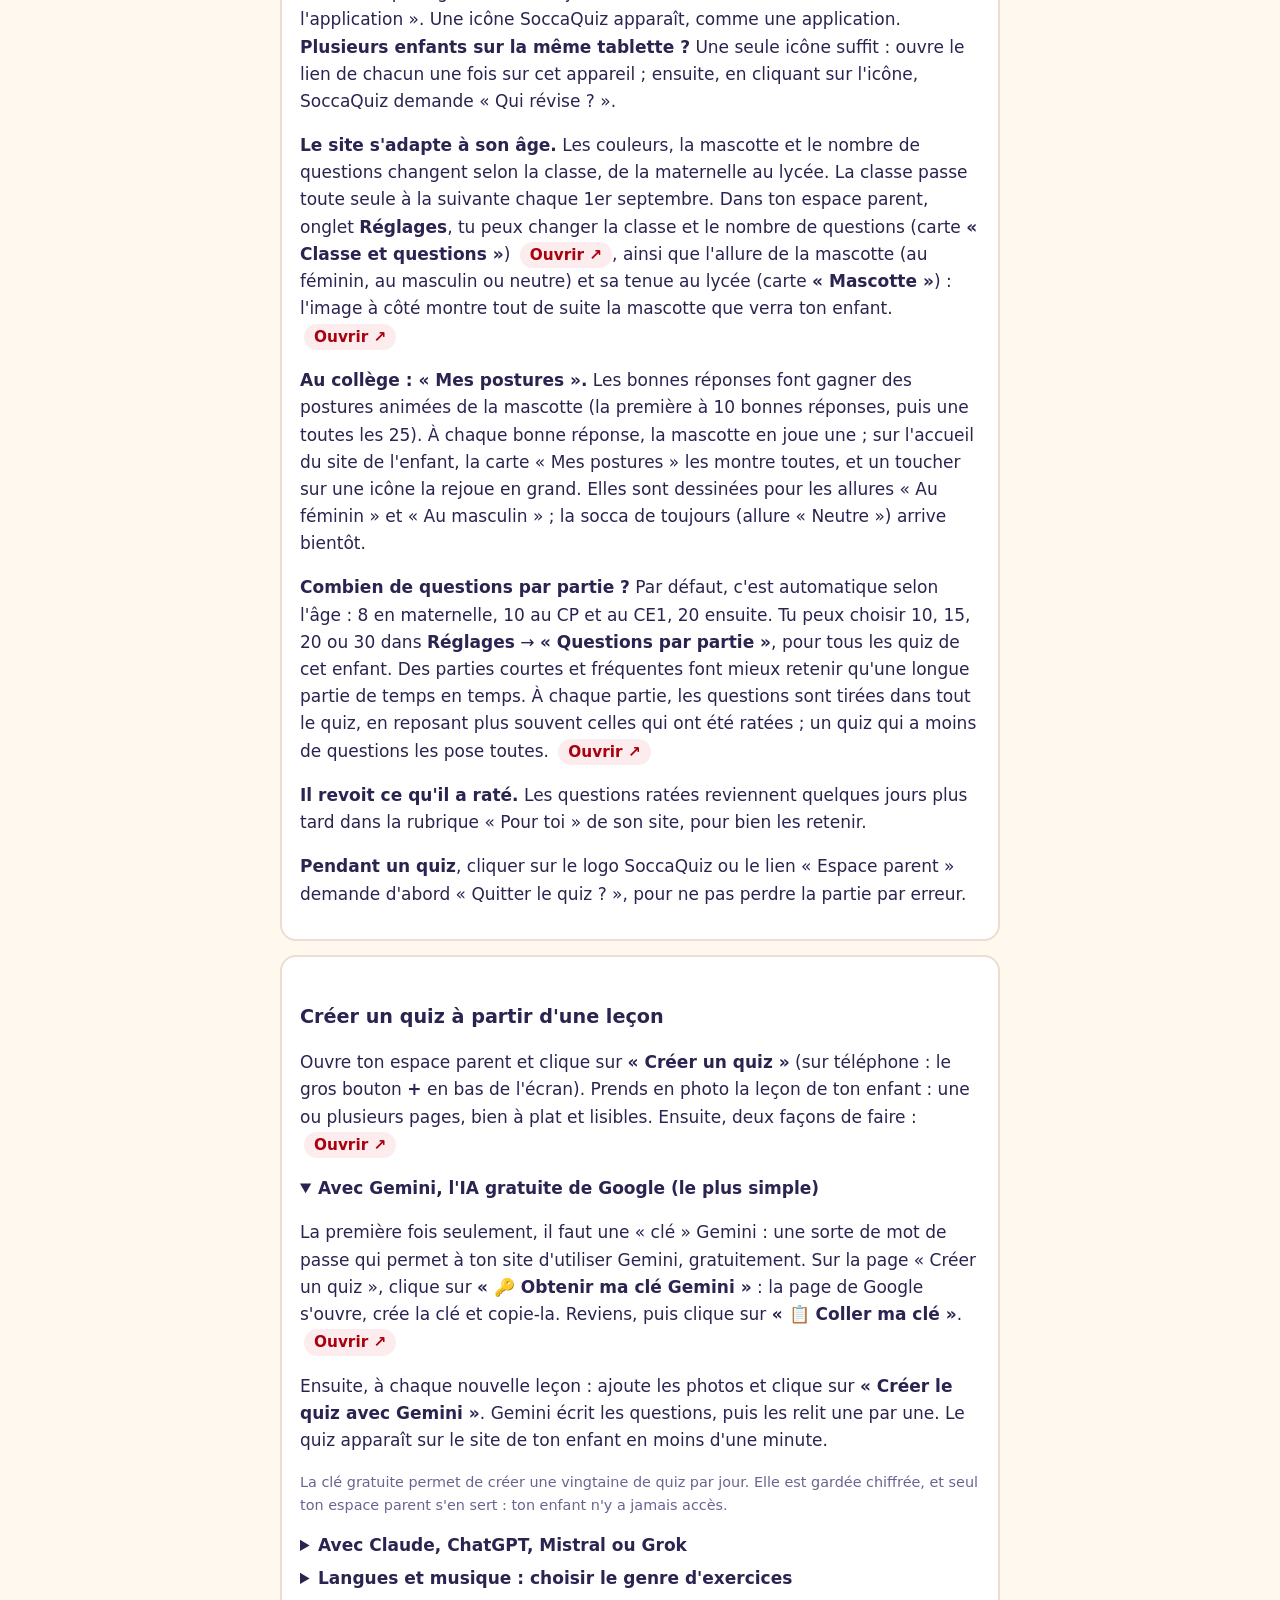
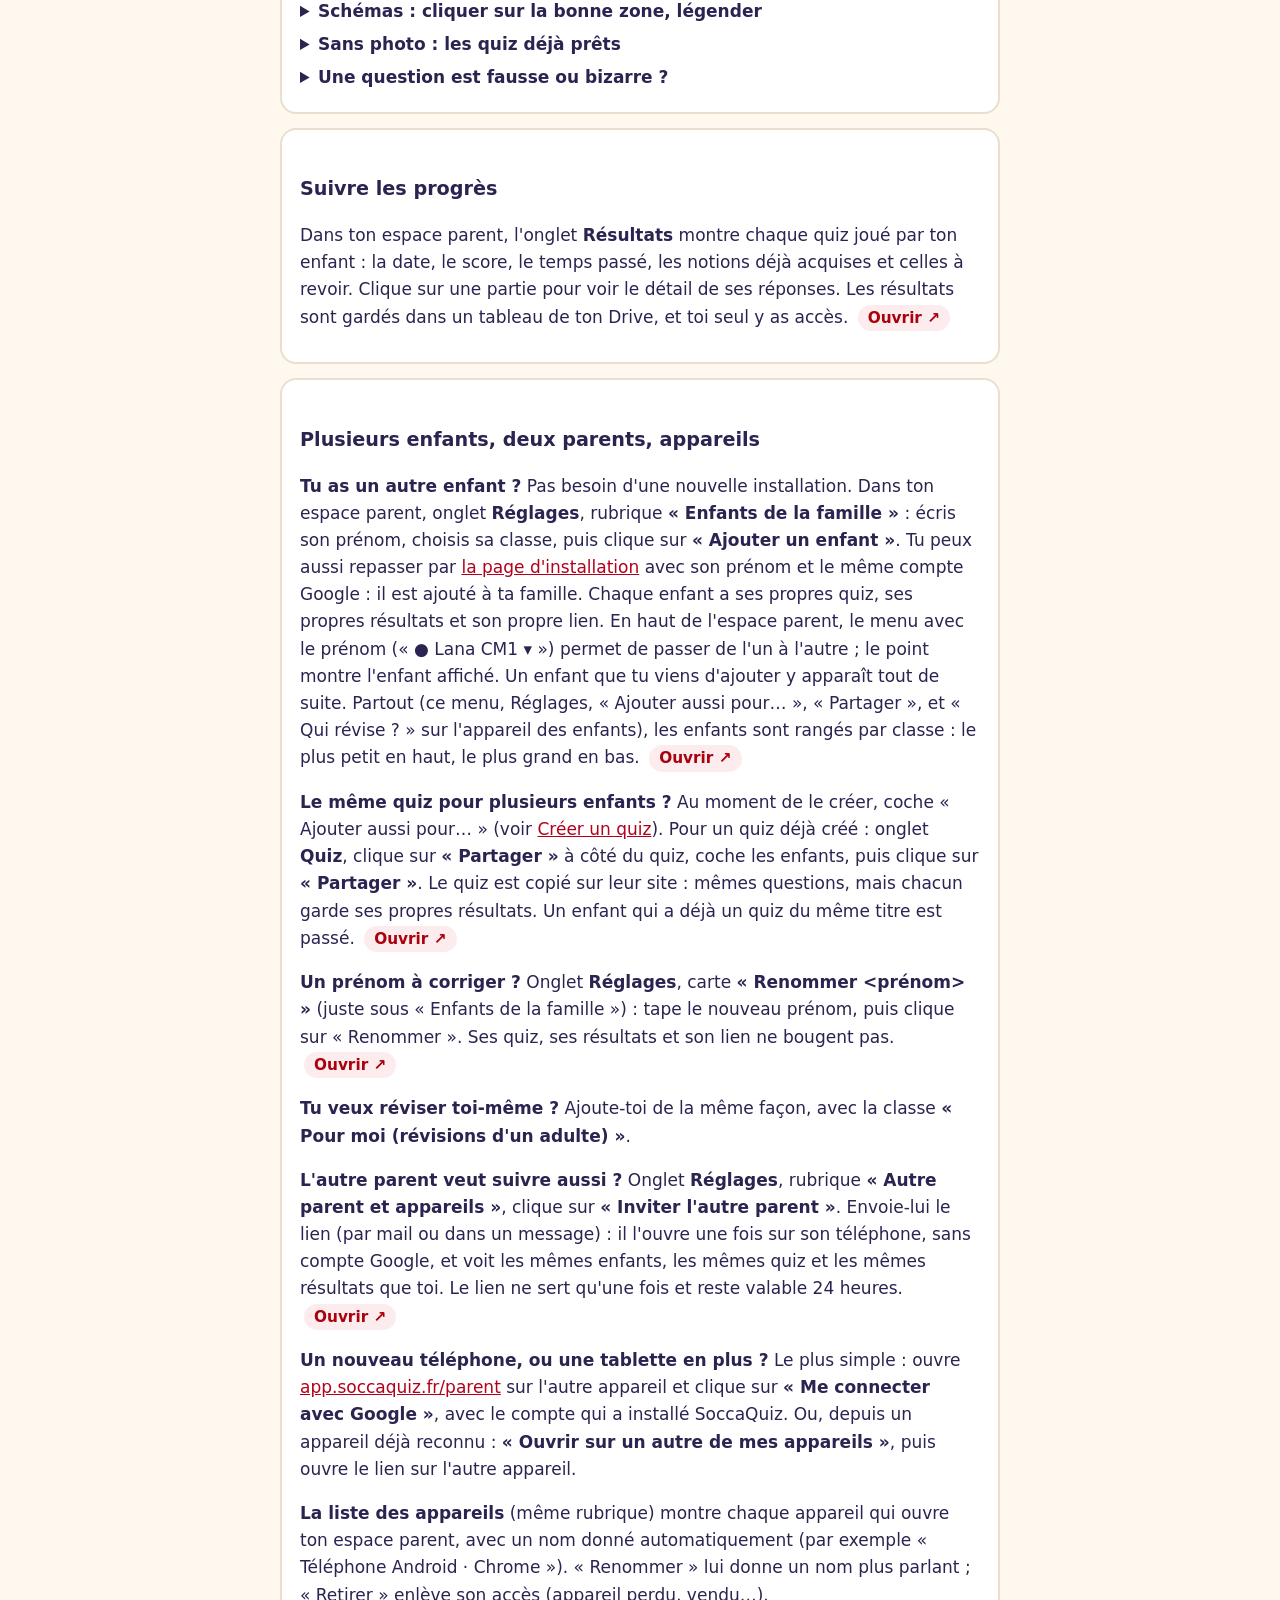
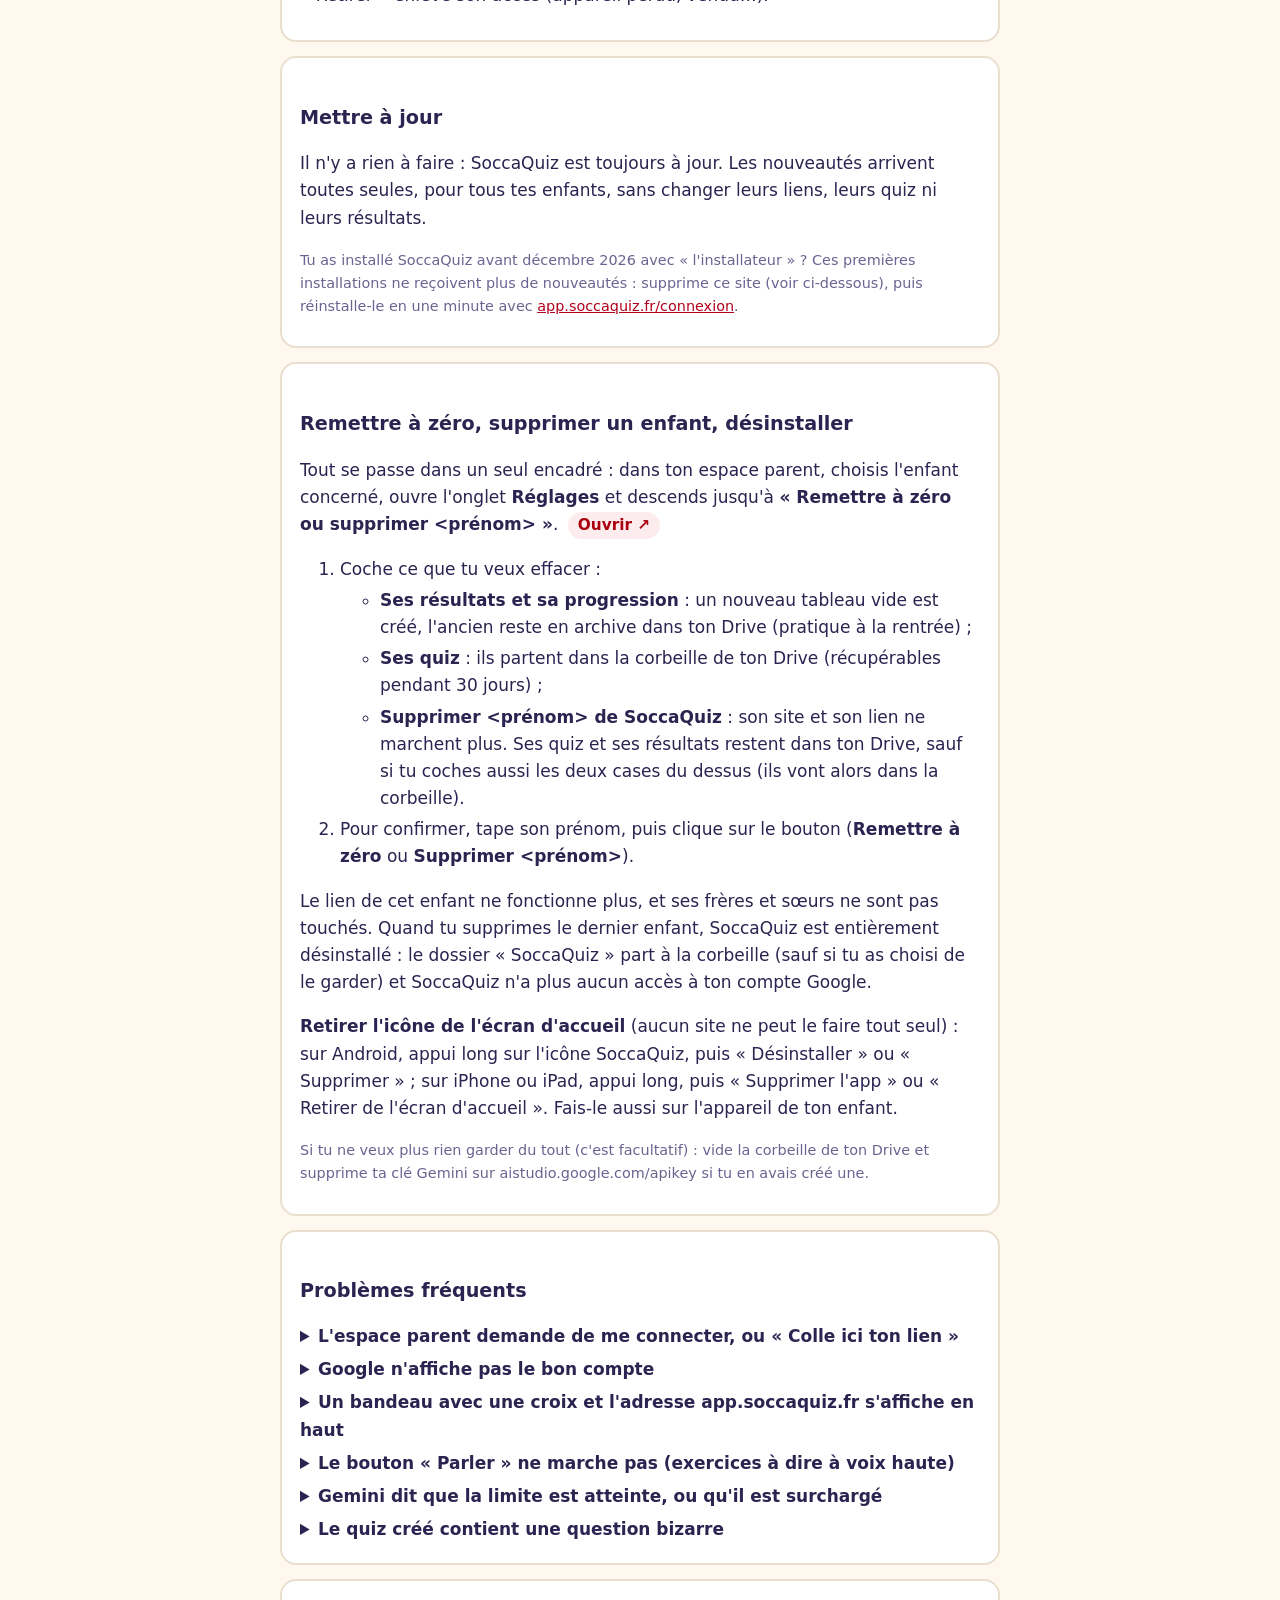
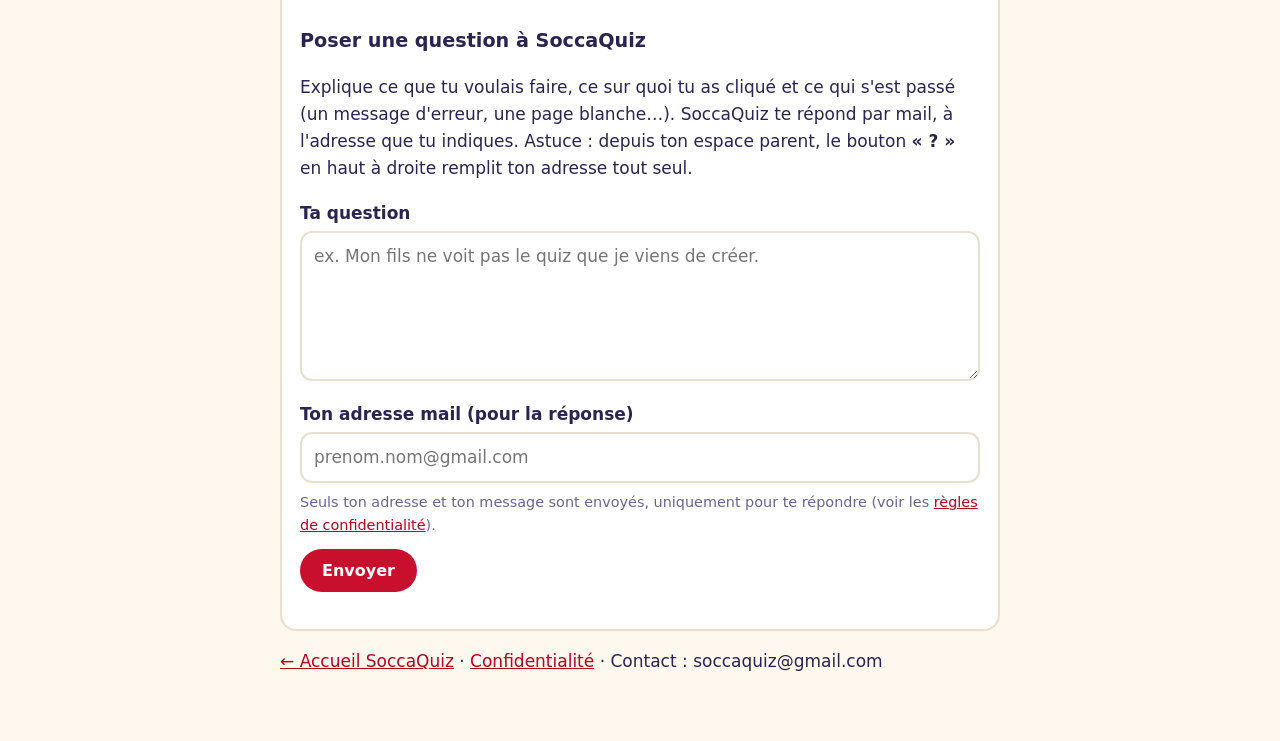
==== commit a3acd575: "Aide : postures au féminin aussi Co-Authored-By: Claude Opus 5.5 <noreply@anthropic.com> Claude-Sess" ====
--- a/aide.html
+++ b/aide.html
@@ -61,7 +61,7 @@
 <p><b>Envoie-lui son lien.</b> Dans ton espace parent, clique sur <b>« Envoyer le lien à &lt;prénom&gt; »</b> : un message prêt à envoyer s'ouvre. Le site s'ouvre sans mot de passe pour toute personne qui a ce lien : ne le donne qu'à ton enfant. <a class="ouvrir" href="https://app.soccaquiz.fr/parent/#reglages/partager" target="_blank" rel="noopener">Ouvrir ↗</a></p>
 <p><b>Mets-le sur l'écran d'accueil de sa tablette ou de son téléphone.</b> Ouvre le lien sur son appareil, puis, dans le menu du navigateur (les trois points ou le bouton de partage), choisis « Ajouter à l'écran d'accueil » ou « Installer l'application ». Une icône SoccaQuiz apparaît, comme une application. <b>Plusieurs enfants sur la même tablette ?</b> Une seule icône suffit : ouvre le lien de chacun une fois sur cet appareil ; ensuite, en cliquant sur l'icône, SoccaQuiz demande « Qui révise ? ».</p>
 <p><b>Le site s'adapte à son âge.</b> Les couleurs, la mascotte et le nombre de questions changent selon la classe, de la maternelle au lycée. La classe passe toute seule à la suivante chaque 1er septembre. Dans ton espace parent, onglet <b>Réglages</b>, tu peux changer la classe et le nombre de questions (carte <b>« Classe et questions »</b>) <a class="ouvrir" href="https://app.soccaquiz.fr/parent/#reglages/classe" target="_blank" rel="noopener">Ouvrir ↗</a>, ainsi que l'allure de la mascotte (au féminin, au masculin ou neutre) et sa tenue au lycée (carte <b>« Mascotte »</b>) : l'image à côté montre tout de suite la mascotte que verra ton enfant. <a class="ouvrir" href="https://app.soccaquiz.fr/parent/#reglages/mascotte" target="_blank" rel="noopener">Ouvrir ↗</a></p>
-<p><b>Au collège : « Mes postures ».</b> Les bonnes réponses font gagner des postures animées de la mascotte (la première à 10 bonnes réponses, puis une toutes les 25). À chaque bonne réponse, la mascotte en joue une ; sur l'accueil du site de l'enfant, la carte « Mes postures » les montre toutes, et un toucher sur une icône la rejoue en grand. Pour l'instant, elles sont dessinées pour l'allure « Au masculin » ; les autres allures arrivent.</p>
+<p><b>Au collège : « Mes postures ».</b> Les bonnes réponses font gagner des postures animées de la mascotte (la première à 10 bonnes réponses, puis une toutes les 25). À chaque bonne réponse, la mascotte en joue une ; sur l'accueil du site de l'enfant, la carte « Mes postures » les montre toutes, et un toucher sur une icône la rejoue en grand. Elles sont dessinées pour les allures « Au féminin » et « Au masculin » ; la socca de toujours (allure « Neutre ») arrive bientôt.</p>
 <p><b>Combien de questions par partie ?</b> Par défaut, c'est automatique selon l'âge : 8 en maternelle, 10 au CP et au CE1, 20 ensuite. Tu peux choisir 10, 15, 20 ou 30 dans <b>Réglages</b> → <b>« Questions par partie »</b>, pour tous les quiz de cet enfant. Des parties courtes et fréquentes font mieux retenir qu'une longue partie de temps en temps. À chaque partie, les questions sont tirées dans tout le quiz, en reposant plus souvent celles qui ont été ratées ; un quiz qui a moins de questions les pose toutes. <a class="ouvrir" href="https://app.soccaquiz.fr/parent/#reglages/questions" target="_blank" rel="noopener">Ouvrir ↗</a></p>
 <p><b>Il revoit ce qu'il a raté.</b> Les questions ratées reviennent quelques jours plus tard dans la rubrique « Pour toi » de son site, pour bien les retenir.</p>
 <p><b>Pendant un quiz</b>, cliquer sur le logo SoccaQuiz ou le lien « Espace parent » demande d'abord « Quitter le quiz ? », pour ne pas perdre la partie par erreur.</p>
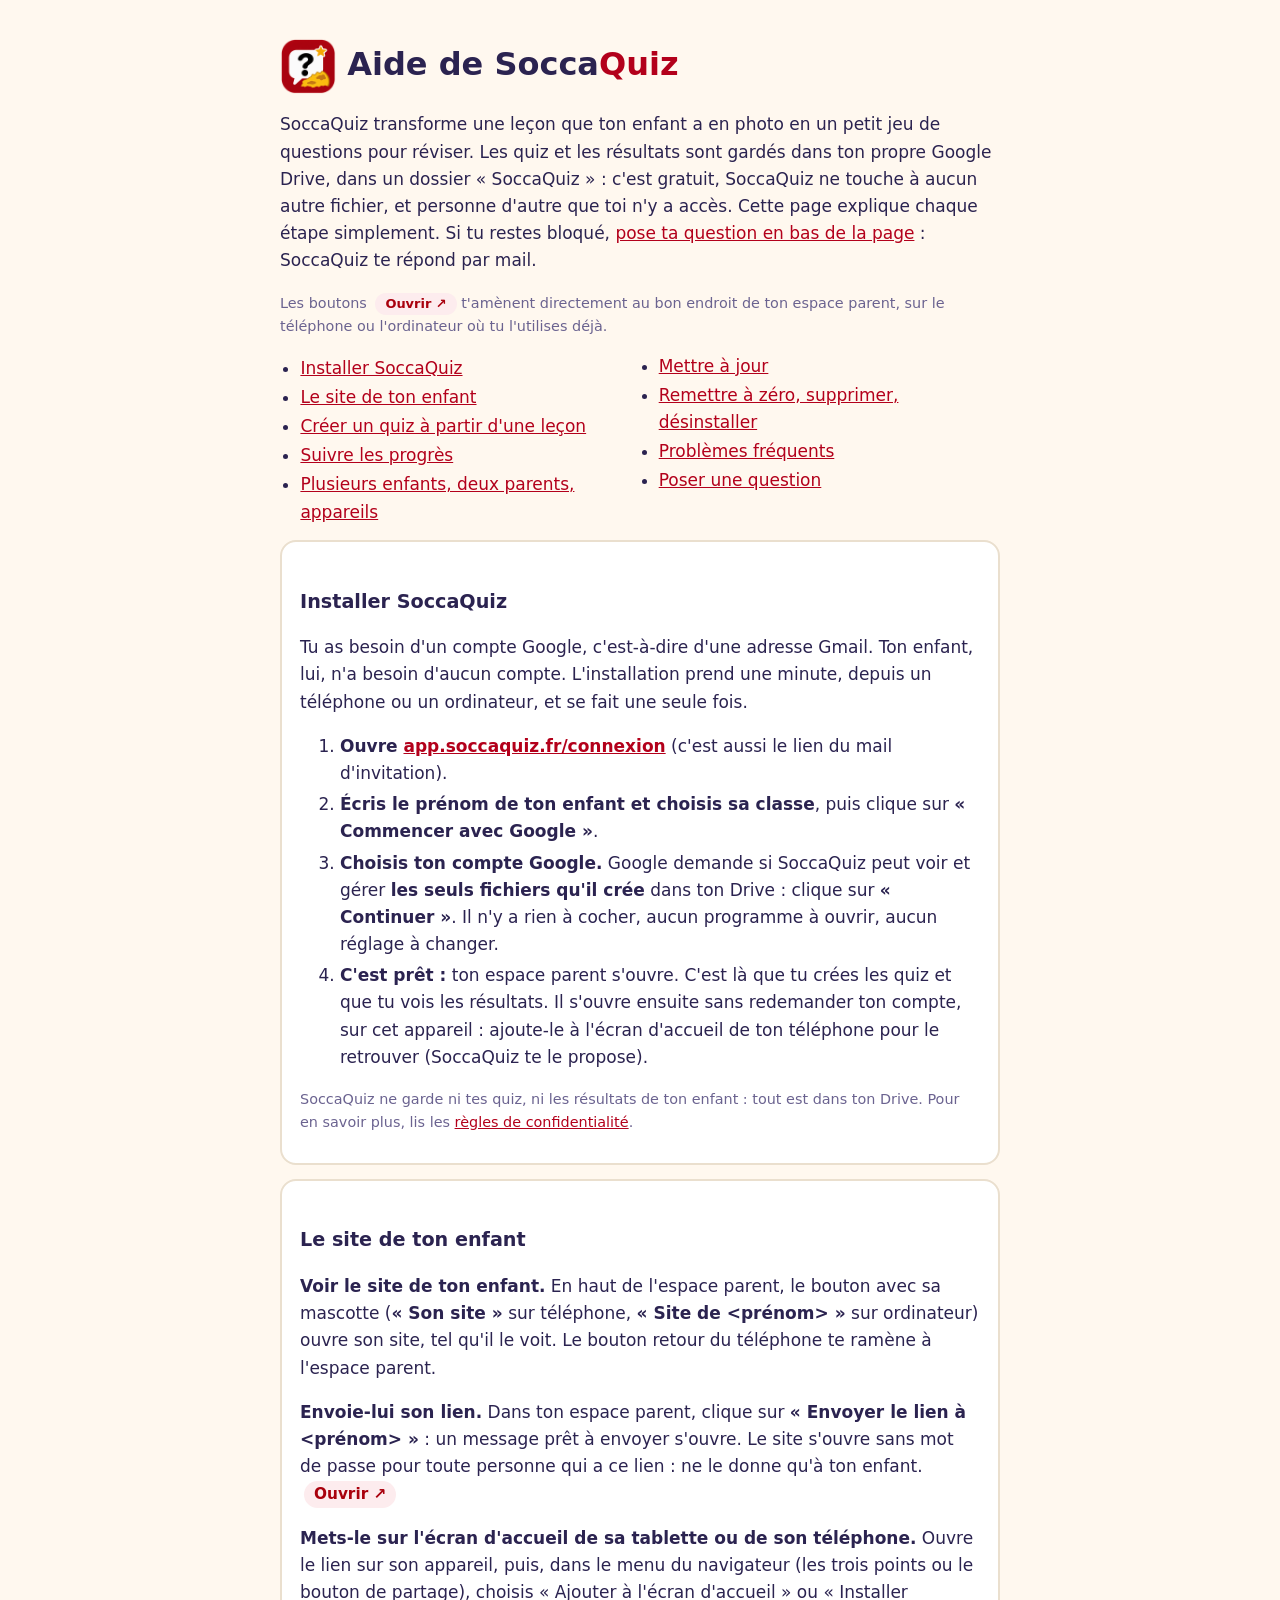
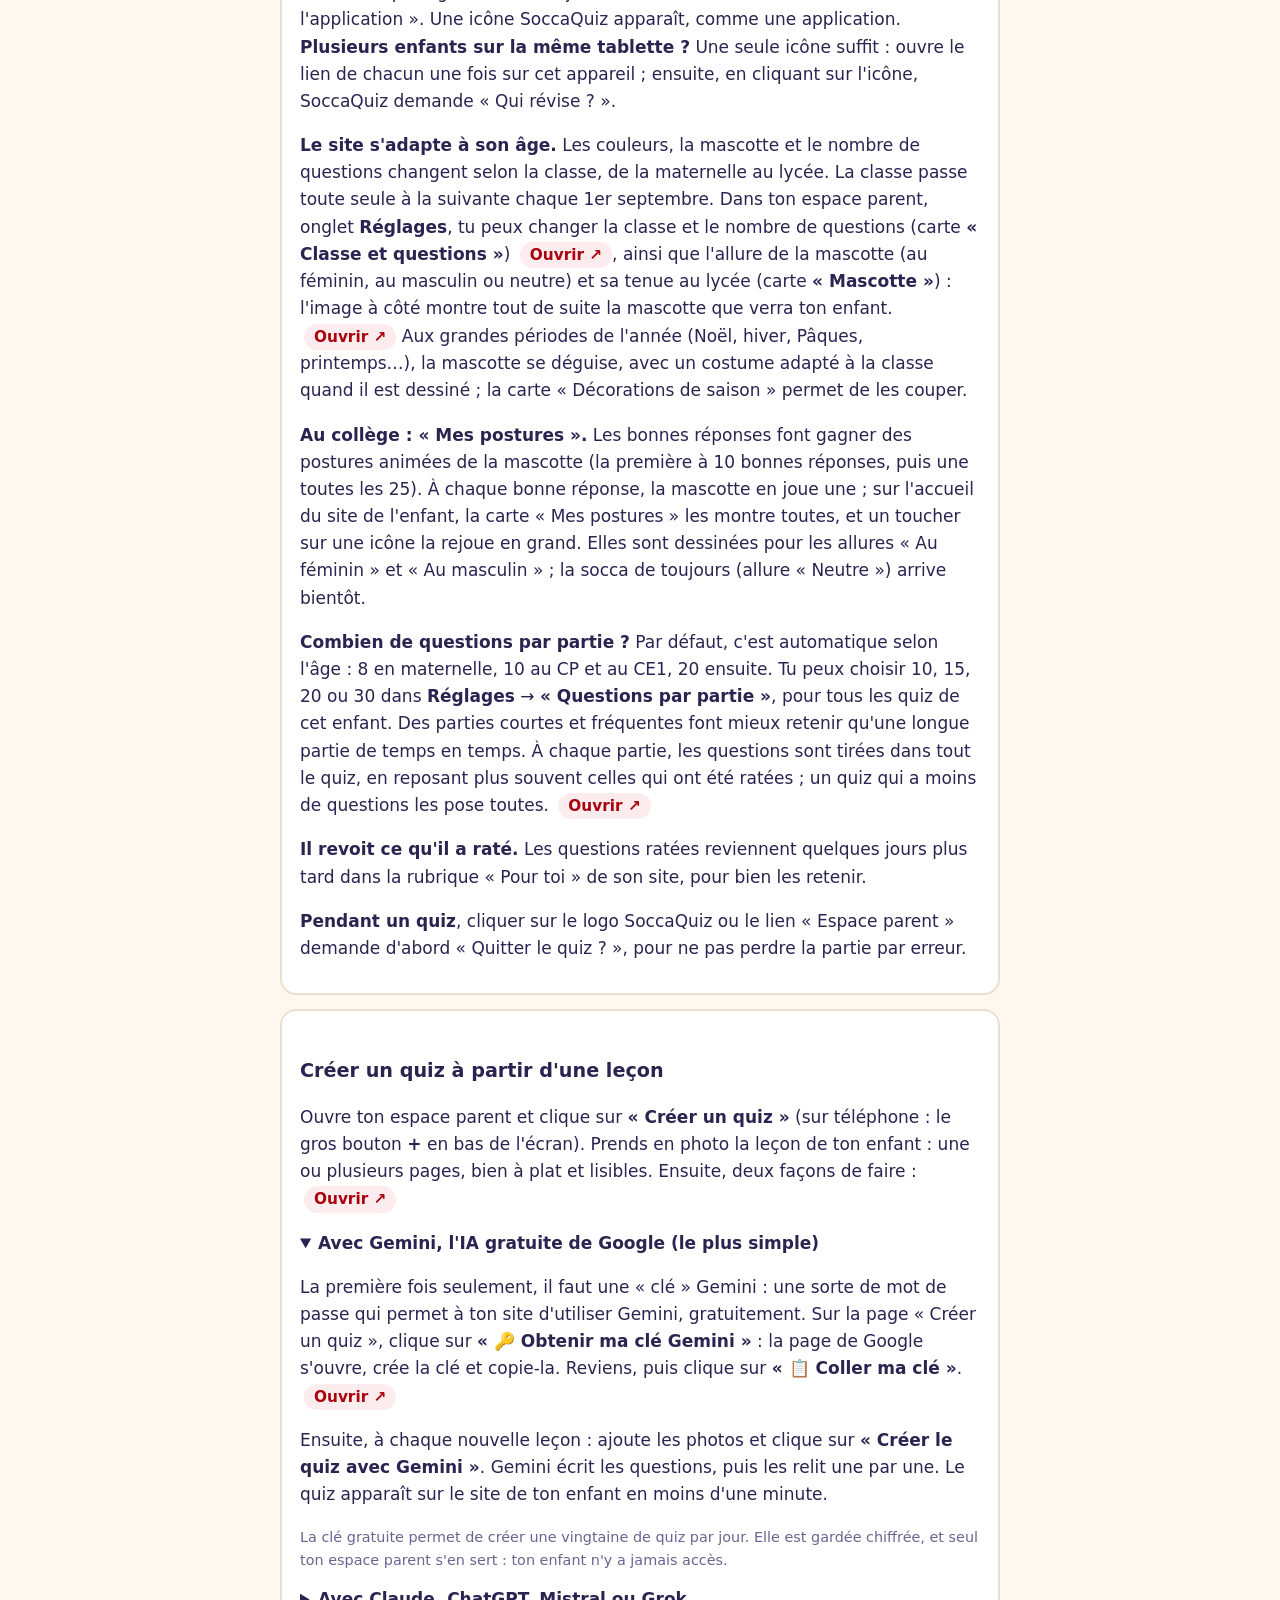
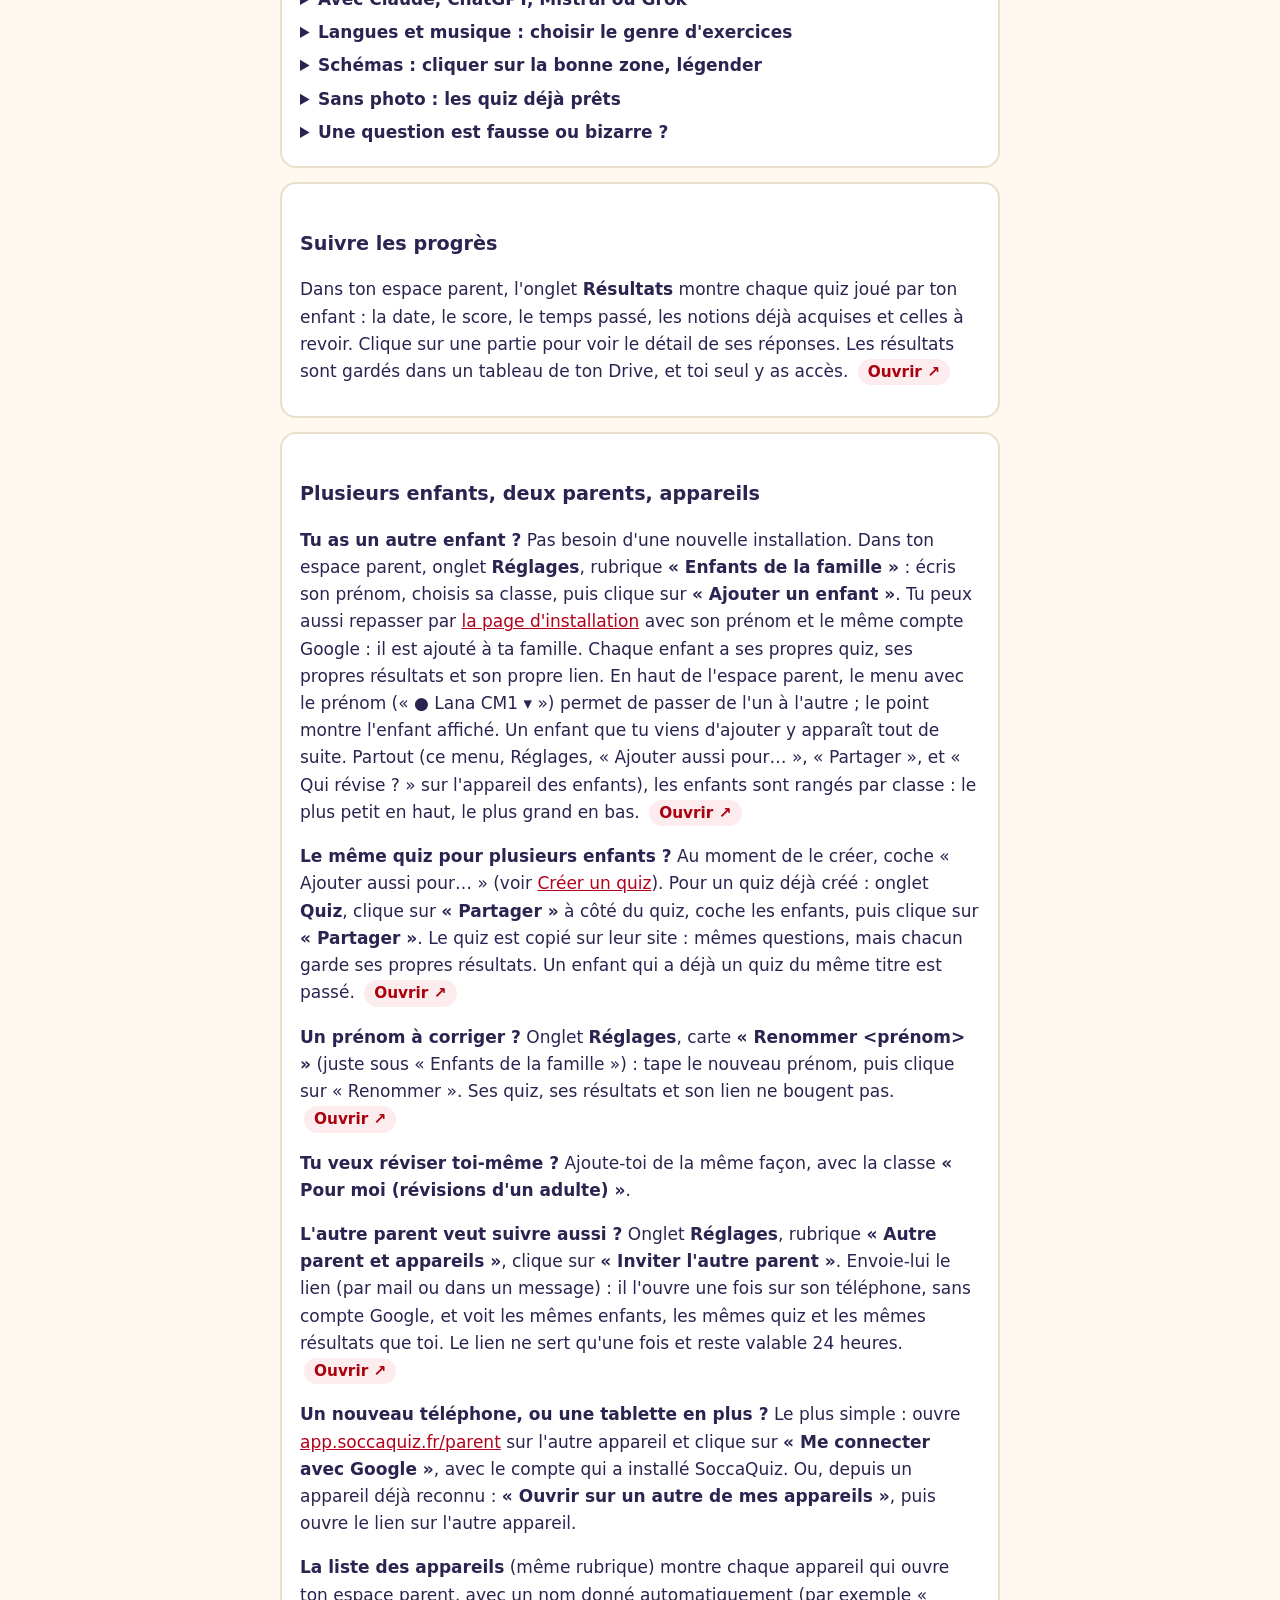
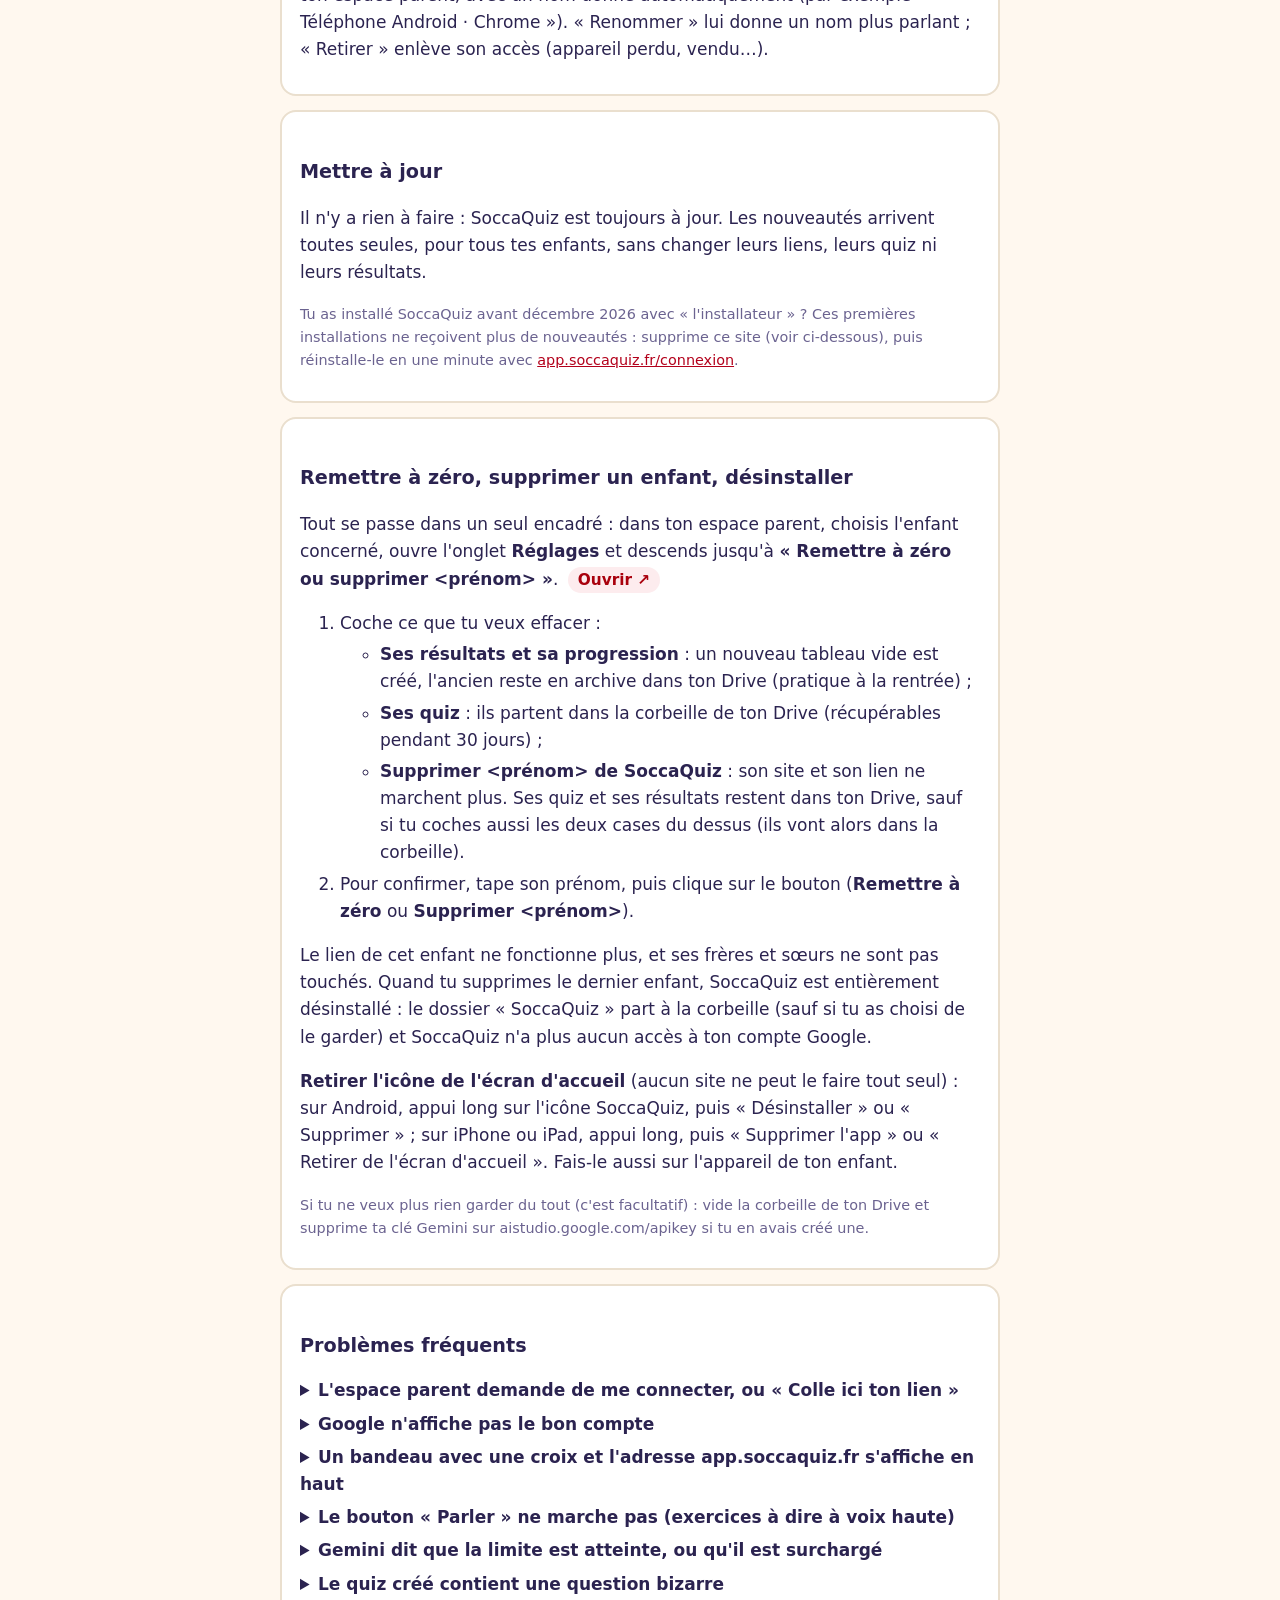
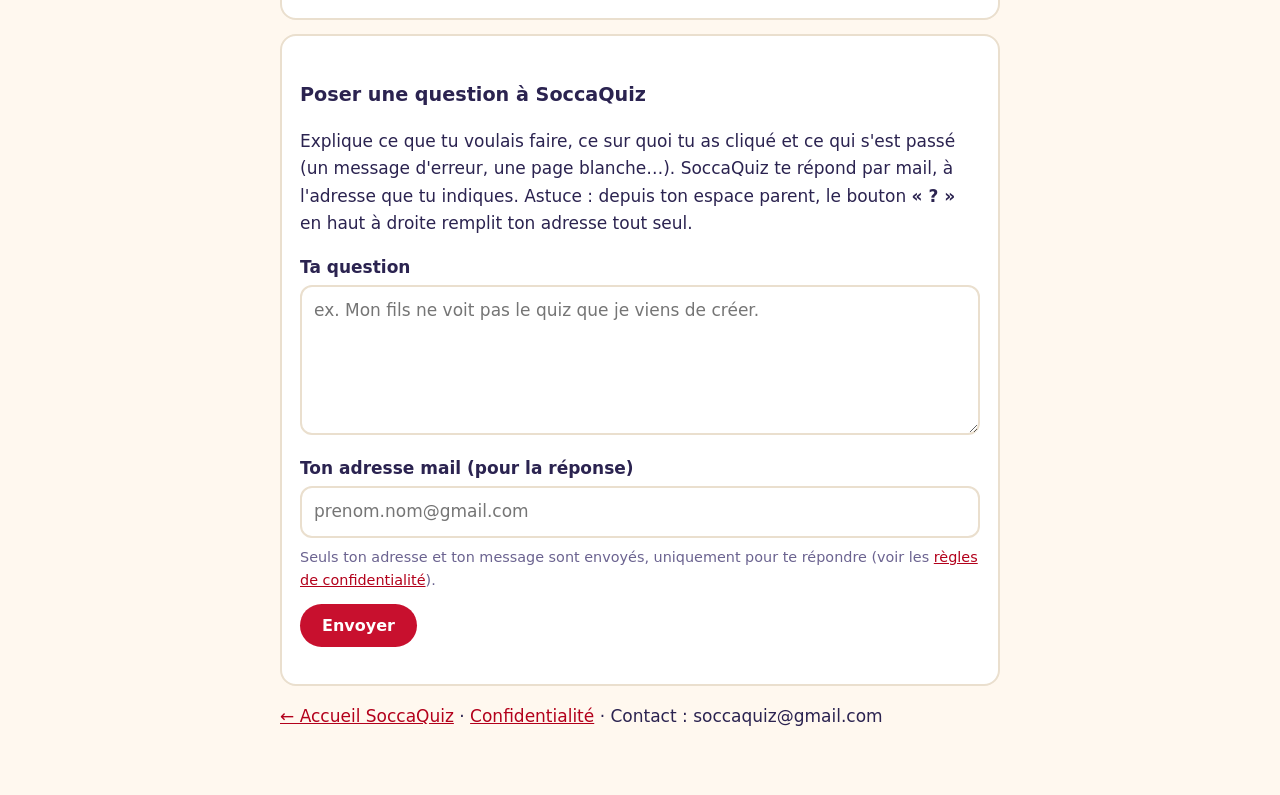
==== commit e776fba1: "Aide : costumes de saison adaptés à la classe Co-Authored-By: Claude Opus 5.5 <noreply@anthropic.com" ====
--- a/aide.html
+++ b/aide.html
@@ -60,7 +60,7 @@
 <p><b>Voir le site de ton enfant.</b> En haut de l'espace parent, le bouton avec sa mascotte (<b>« Son site »</b> sur téléphone, <b>« Site de &lt;prénom&gt; »</b> sur ordinateur) ouvre son site, tel qu'il le voit. Le bouton retour du téléphone te ramène à l'espace parent.</p>
 <p><b>Envoie-lui son lien.</b> Dans ton espace parent, clique sur <b>« Envoyer le lien à &lt;prénom&gt; »</b> : un message prêt à envoyer s'ouvre. Le site s'ouvre sans mot de passe pour toute personne qui a ce lien : ne le donne qu'à ton enfant. <a class="ouvrir" href="https://app.soccaquiz.fr/parent/#reglages/partager" target="_blank" rel="noopener">Ouvrir ↗</a></p>
 <p><b>Mets-le sur l'écran d'accueil de sa tablette ou de son téléphone.</b> Ouvre le lien sur son appareil, puis, dans le menu du navigateur (les trois points ou le bouton de partage), choisis « Ajouter à l'écran d'accueil » ou « Installer l'application ». Une icône SoccaQuiz apparaît, comme une application. <b>Plusieurs enfants sur la même tablette ?</b> Une seule icône suffit : ouvre le lien de chacun une fois sur cet appareil ; ensuite, en cliquant sur l'icône, SoccaQuiz demande « Qui révise ? ».</p>
-<p><b>Le site s'adapte à son âge.</b> Les couleurs, la mascotte et le nombre de questions changent selon la classe, de la maternelle au lycée. La classe passe toute seule à la suivante chaque 1er septembre. Dans ton espace parent, onglet <b>Réglages</b>, tu peux changer la classe et le nombre de questions (carte <b>« Classe et questions »</b>) <a class="ouvrir" href="https://app.soccaquiz.fr/parent/#reglages/classe" target="_blank" rel="noopener">Ouvrir ↗</a>, ainsi que l'allure de la mascotte (au féminin, au masculin ou neutre) et sa tenue au lycée (carte <b>« Mascotte »</b>) : l'image à côté montre tout de suite la mascotte que verra ton enfant. <a class="ouvrir" href="https://app.soccaquiz.fr/parent/#reglages/mascotte" target="_blank" rel="noopener">Ouvrir ↗</a></p>
+<p><b>Le site s'adapte à son âge.</b> Les couleurs, la mascotte et le nombre de questions changent selon la classe, de la maternelle au lycée. La classe passe toute seule à la suivante chaque 1er septembre. Dans ton espace parent, onglet <b>Réglages</b>, tu peux changer la classe et le nombre de questions (carte <b>« Classe et questions »</b>) <a class="ouvrir" href="https://app.soccaquiz.fr/parent/#reglages/classe" target="_blank" rel="noopener">Ouvrir ↗</a>, ainsi que l'allure de la mascotte (au féminin, au masculin ou neutre) et sa tenue au lycée (carte <b>« Mascotte »</b>) : l'image à côté montre tout de suite la mascotte que verra ton enfant. <a class="ouvrir" href="https://app.soccaquiz.fr/parent/#reglages/mascotte" target="_blank" rel="noopener">Ouvrir ↗</a> Aux grandes périodes de l'année (Noël, hiver, Pâques, printemps…), la mascotte se déguise, avec un costume adapté à la classe quand il est dessiné ; la carte « Décorations de saison » permet de les couper.</p>
 <p><b>Au collège : « Mes postures ».</b> Les bonnes réponses font gagner des postures animées de la mascotte (la première à 10 bonnes réponses, puis une toutes les 25). À chaque bonne réponse, la mascotte en joue une ; sur l'accueil du site de l'enfant, la carte « Mes postures » les montre toutes, et un toucher sur une icône la rejoue en grand. Elles sont dessinées pour les allures « Au féminin » et « Au masculin » ; la socca de toujours (allure « Neutre ») arrive bientôt.</p>
 <p><b>Combien de questions par partie ?</b> Par défaut, c'est automatique selon l'âge : 8 en maternelle, 10 au CP et au CE1, 20 ensuite. Tu peux choisir 10, 15, 20 ou 30 dans <b>Réglages</b> → <b>« Questions par partie »</b>, pour tous les quiz de cet enfant. Des parties courtes et fréquentes font mieux retenir qu'une longue partie de temps en temps. À chaque partie, les questions sont tirées dans tout le quiz, en reposant plus souvent celles qui ont été ratées ; un quiz qui a moins de questions les pose toutes. <a class="ouvrir" href="https://app.soccaquiz.fr/parent/#reglages/questions" target="_blank" rel="noopener">Ouvrir ↗</a></p>
 <p><b>Il revoit ce qu'il a raté.</b> Les questions ratées reviennent quelques jours plus tard dans la rubrique « Pour toi » de son site, pour bien les retenir.</p>
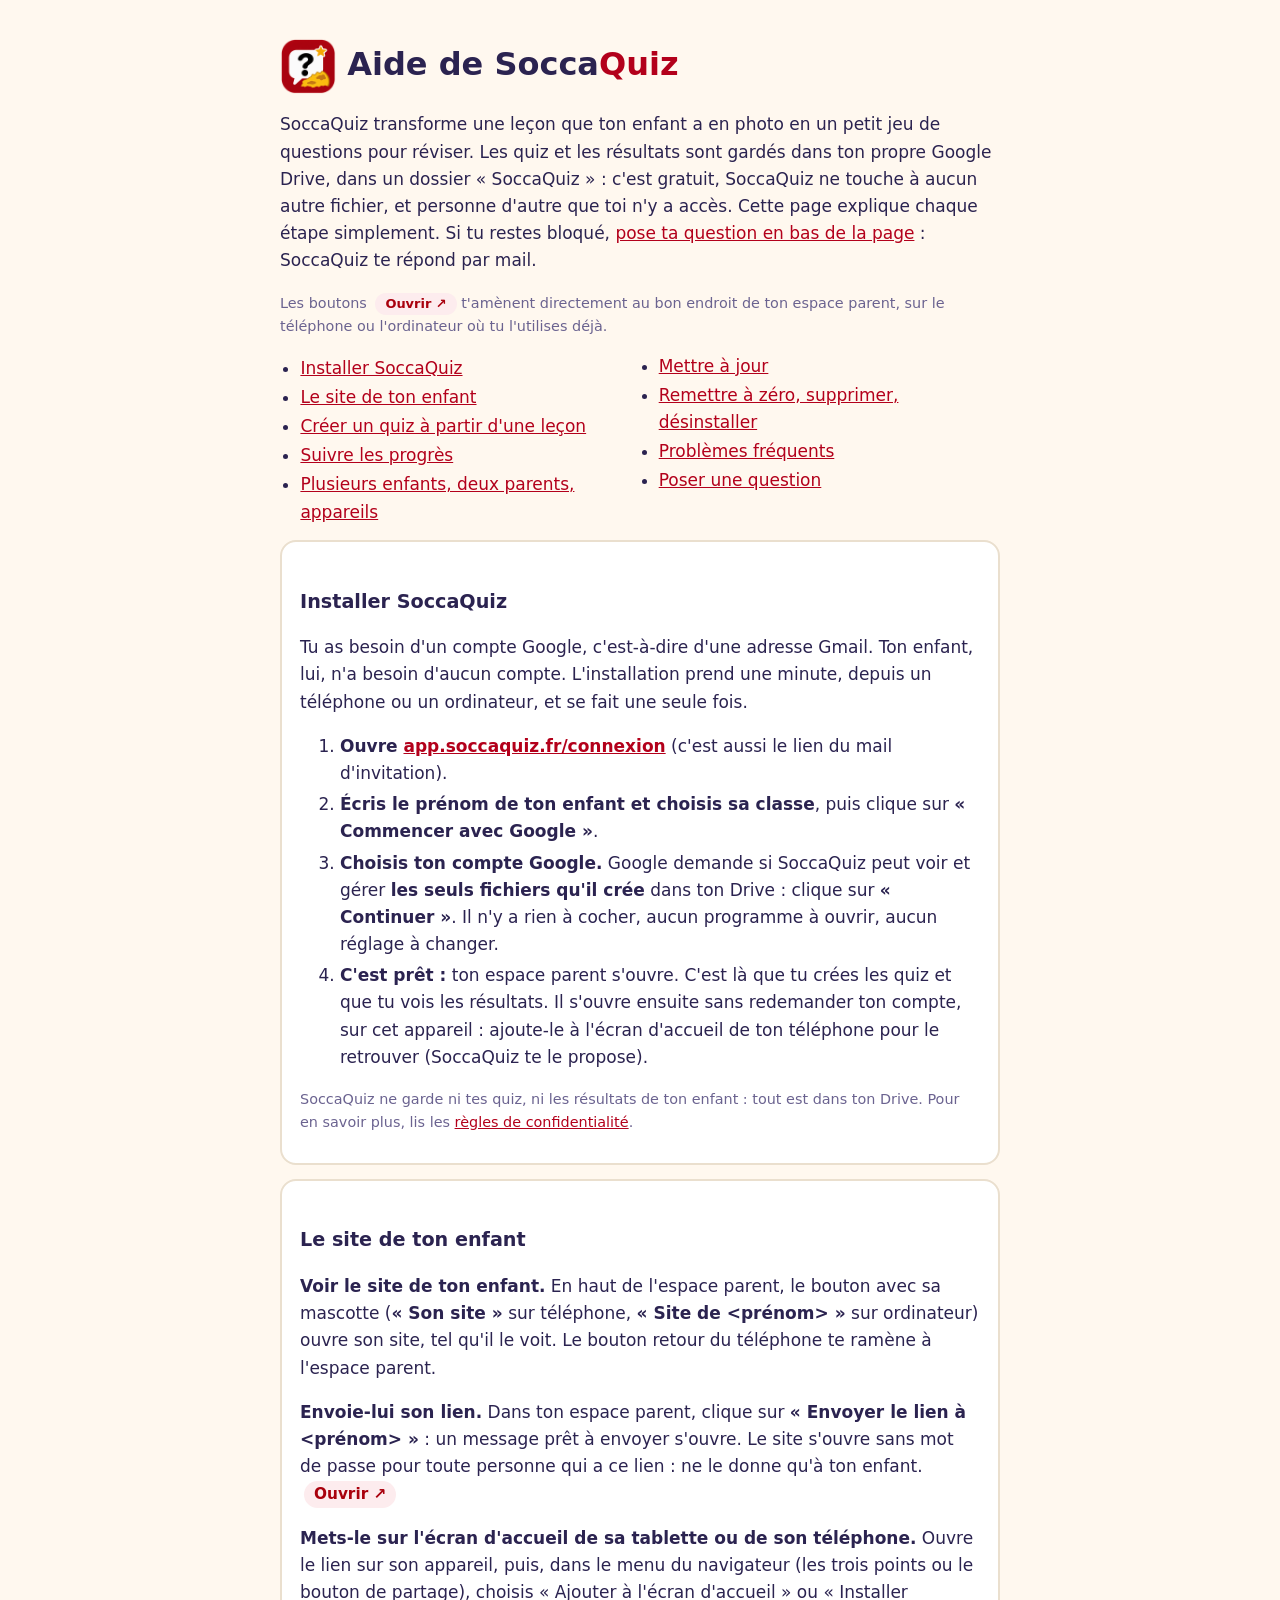
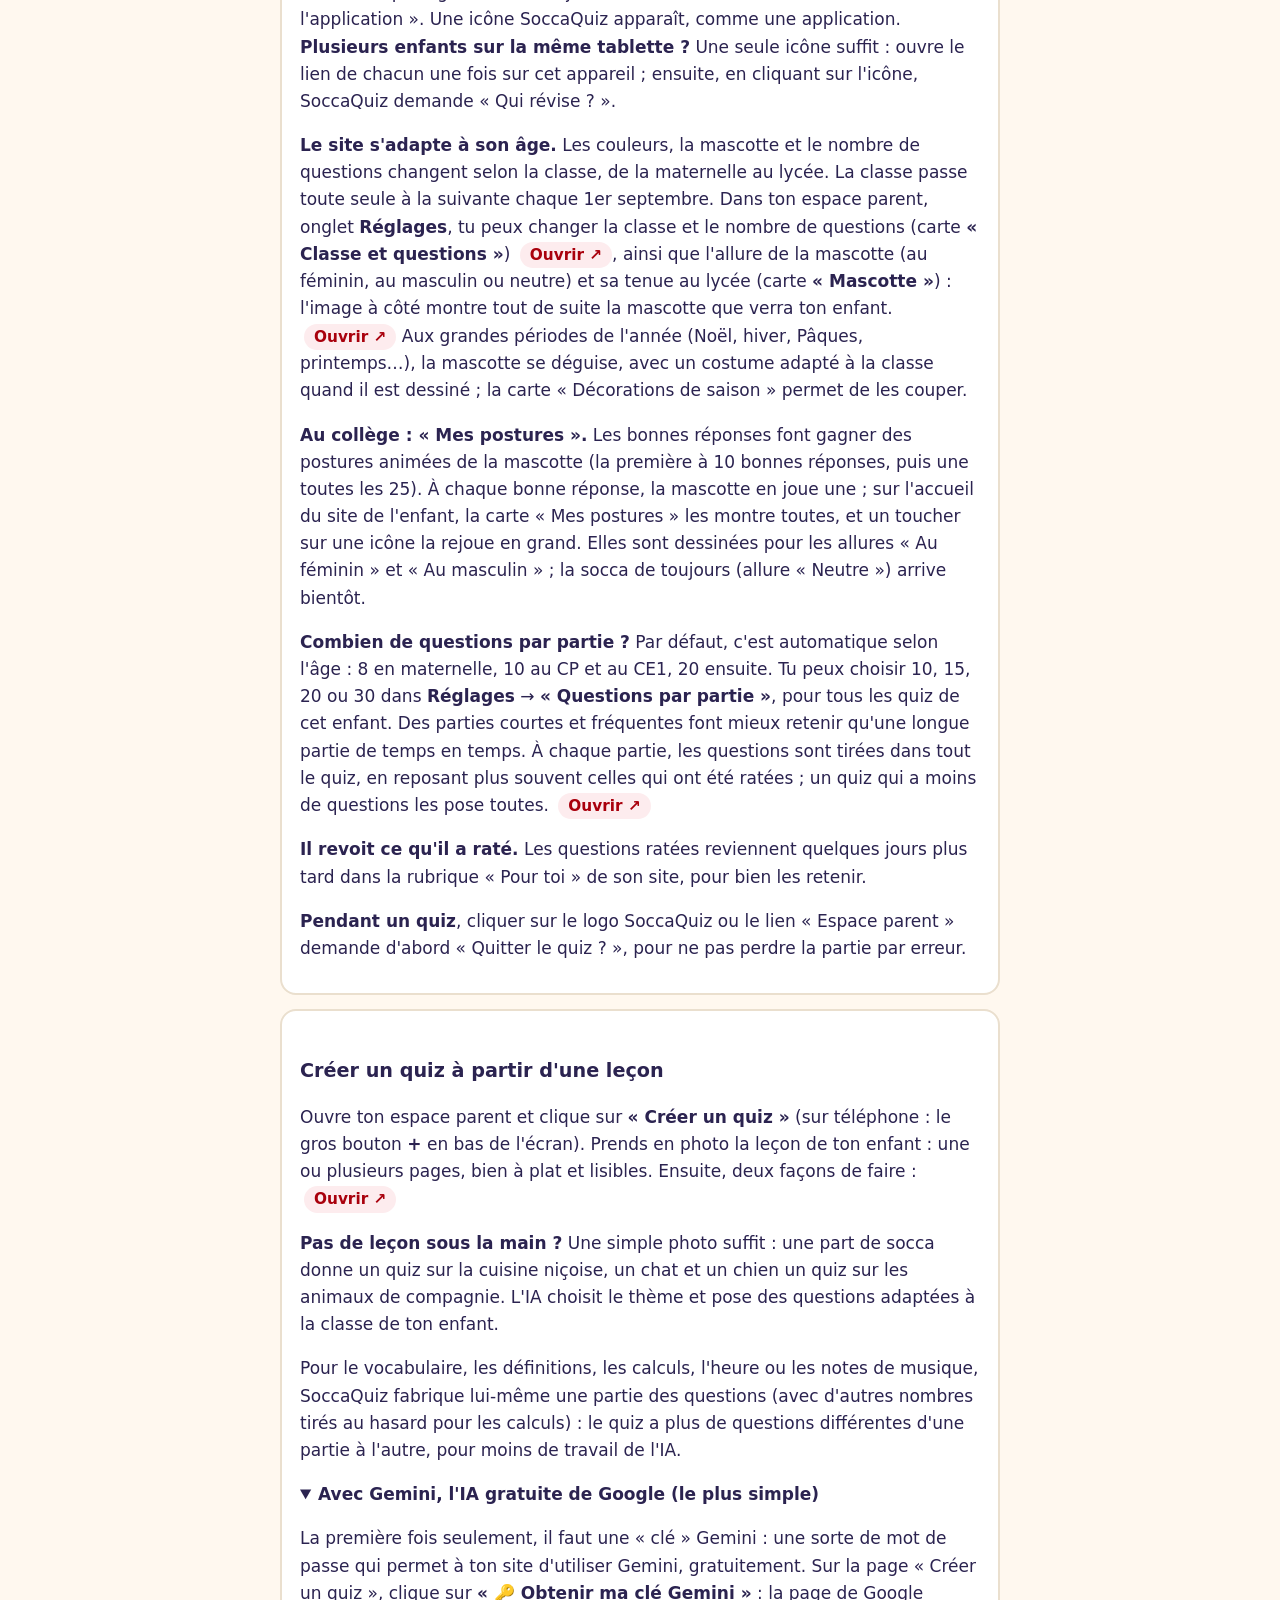
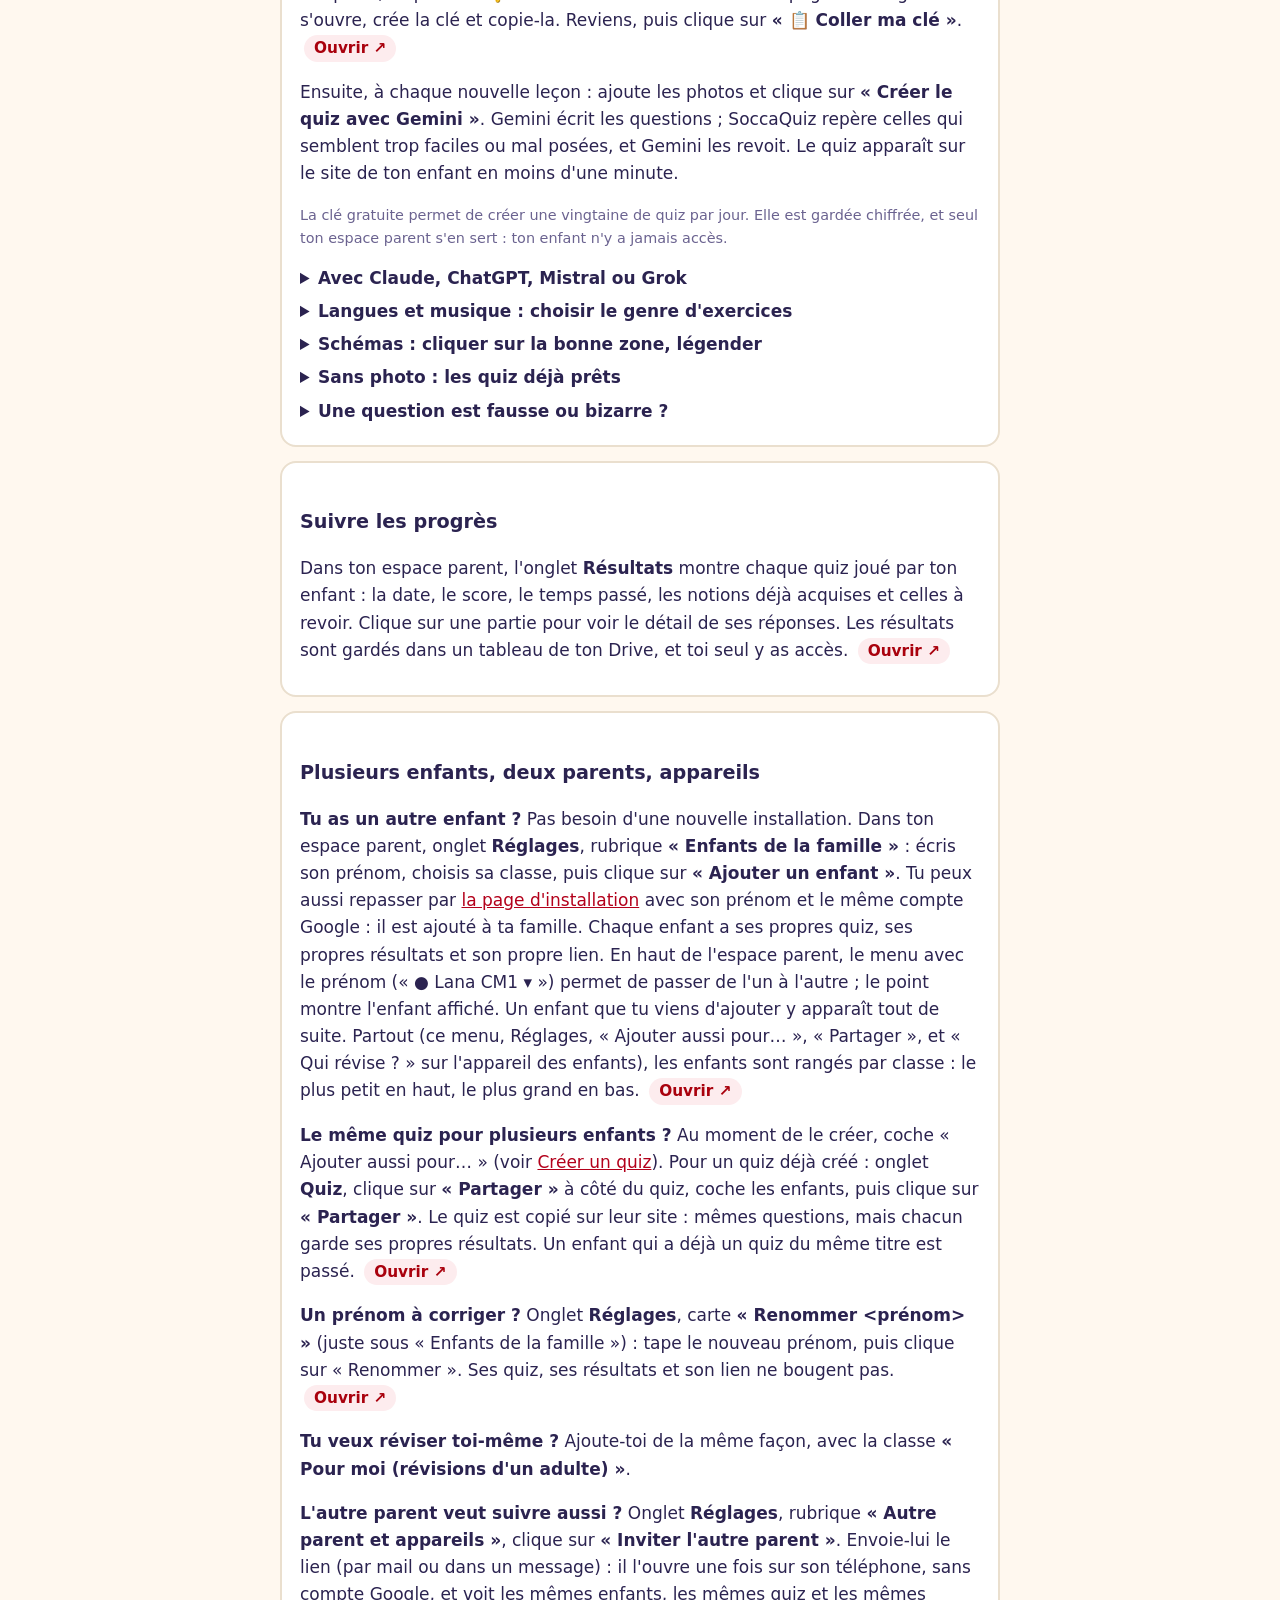
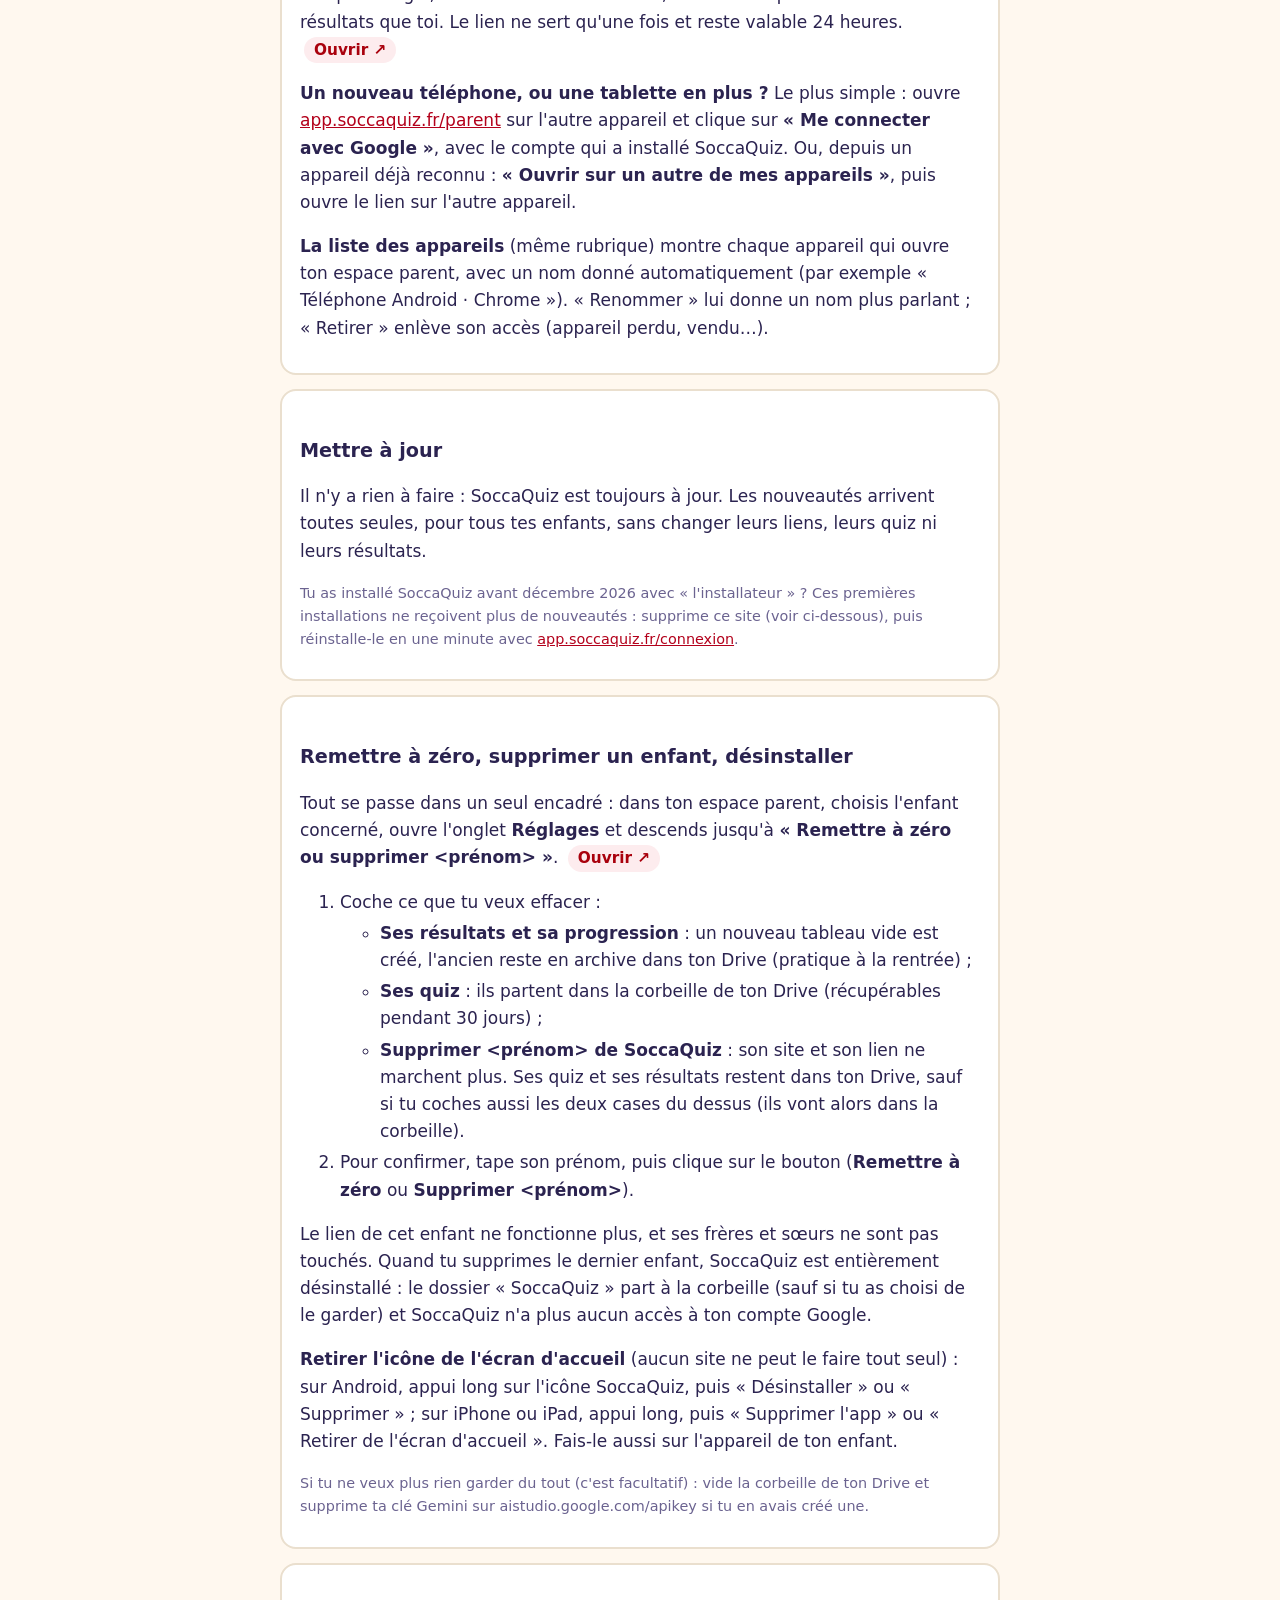
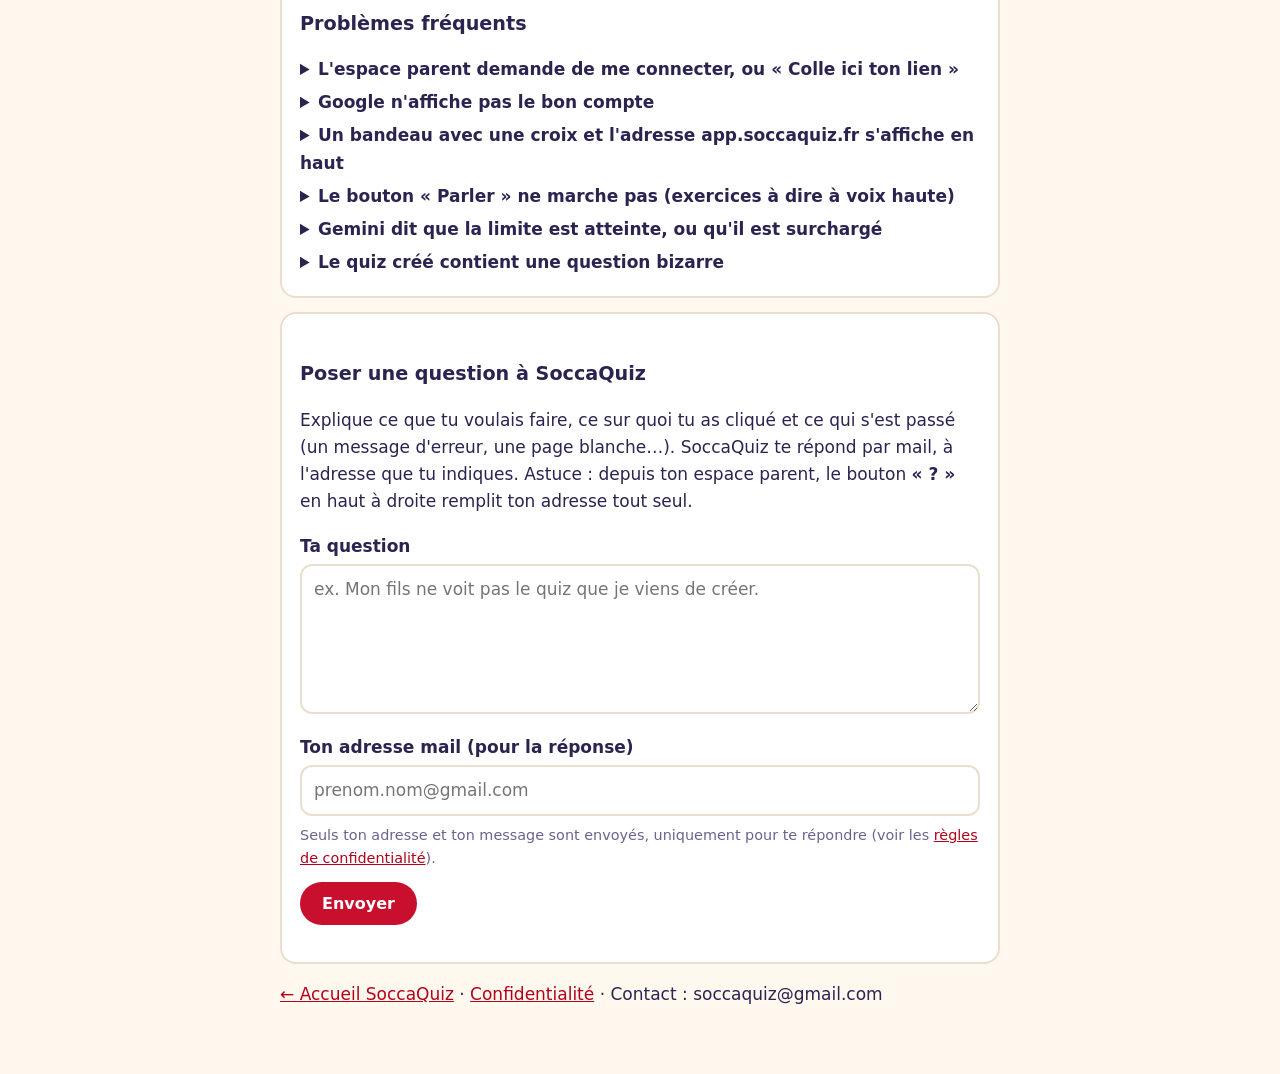
==== commit ceb662a0: "Aide : quiz à partir d'une simple photo, questions fabriquées par SoccaQuiz, relecture des questions" ====
--- a/aide.html
+++ b/aide.html
@@ -70,15 +70,17 @@
 <div class="carte" id="creer">
 <h2>Créer un quiz à partir d'une leçon</h2>
 <p>Ouvre ton espace parent et clique sur <b>« Créer un quiz »</b> (sur téléphone : le gros bouton <b>+</b> en bas de l'écran). Prends en photo la leçon de ton enfant : une ou plusieurs pages, bien à plat et lisibles. Ensuite, deux façons de faire : <a class="ouvrir" href="https://app.soccaquiz.fr/parent/#ajouter" target="_blank" rel="noopener">Ouvrir ↗</a></p>
+<p><b>Pas de leçon sous la main ?</b> Une simple photo suffit : une part de socca donne un quiz sur la cuisine niçoise, un chat et un chien un quiz sur les animaux de compagnie. L'IA choisit le thème et pose des questions adaptées à la classe de ton enfant.</p>
+<p>Pour le vocabulaire, les définitions, les calculs, l'heure ou les notes de musique, SoccaQuiz fabrique lui-même une partie des questions (avec d'autres nombres tirés au hasard pour les calculs) : le quiz a plus de questions différentes d'une partie à l'autre, pour moins de travail de l'IA.</p>
 <details open><summary>Avec Gemini, l'IA gratuite de Google (le plus simple)</summary>
 <p>La première fois seulement, il faut une « clé » Gemini : une sorte de mot de passe qui permet à ton site d'utiliser Gemini, gratuitement. Sur la page « Créer un quiz », clique sur <b>« 🔑 Obtenir ma clé Gemini »</b> : la page de Google s'ouvre, crée la clé et copie-la. Reviens, puis clique sur <b>« 📋 Coller ma clé »</b>. <a class="ouvrir" href="https://app.soccaquiz.fr/parent/#ajouter/gemini" target="_blank" rel="noopener">Ouvrir ↗</a></p>
-<p>Ensuite, à chaque nouvelle leçon : ajoute les photos et clique sur <b>« Créer le quiz avec Gemini »</b>. Gemini écrit les questions, puis les relit une par une. Le quiz apparaît sur le site de ton enfant en moins d'une minute.</p>
+<p>Ensuite, à chaque nouvelle leçon : ajoute les photos et clique sur <b>« Créer le quiz avec Gemini »</b>. Gemini écrit les questions ; SoccaQuiz repère celles qui semblent trop faciles ou mal posées, et Gemini les revoit. Le quiz apparaît sur le site de ton enfant en moins d'une minute.</p>
 <p class="petit">La clé gratuite permet de créer une vingtaine de quiz par jour. Elle est gardée chiffrée, et seul ton espace parent s'en sert : ton enfant n'y a jamais accès.</p>
 </details>
 <details><summary>Avec Claude, ChatGPT, Mistral ou Grok</summary>
 <p>Sur la page « Créer un quiz », partie <b>« Ou avec une autre IA »</b>, en trois temps : <a class="ouvrir" href="https://app.soccaquiz.fr/parent/#ajouter/autre-ia" target="_blank" rel="noopener">Ouvrir ↗</a></p>
 <ol>
-<li><b>Ouvre une IA</b> : clique sur <b>Claude</b>, <b>ChatGPT</b>, <b>Mistral</b> ou <b>Grok</b>. La demande est déjà écrite : joins les photos de la leçon (📎 ou +) et envoie.</li>
+<li><b>Ouvre une IA</b> : clique sur <b>Claude</b>, <b>ChatGPT</b>, <b>Mistral</b> ou <b>Grok</b>. La demande est déjà écrite : joins les photos (📎 ou +) et envoie.</li>
 <li><b>Copie sa réponse</b> : l'IA répond par un bloc de texte (le quiz). Pas besoin de le lire : clique sur la petite icône « copier » (deux carrés) en haut à droite du bloc.</li>
 <li><b>Reviens sur SoccaQuiz</b> et clique sur <b>« Coller et créer le quiz »</b> : un grand bouton t'attend en bas de l'écran.</li>
 </ol>
